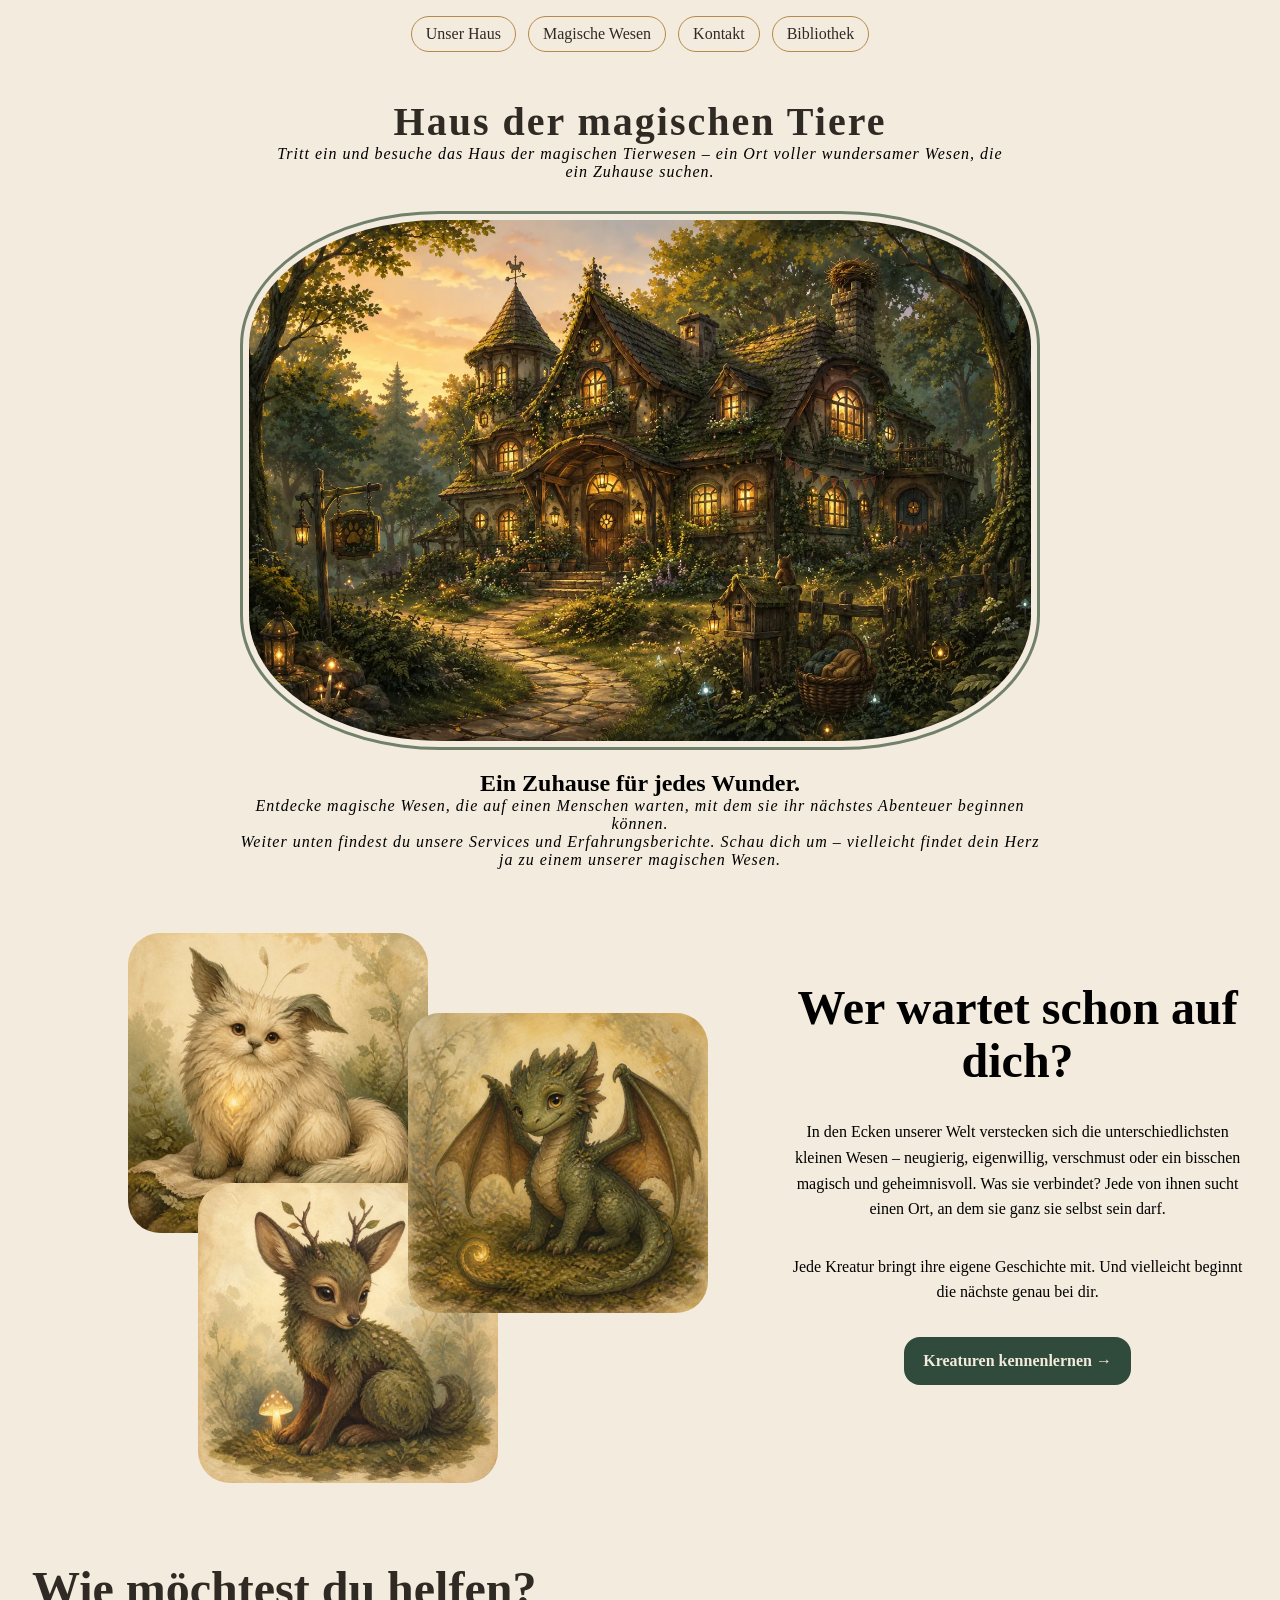
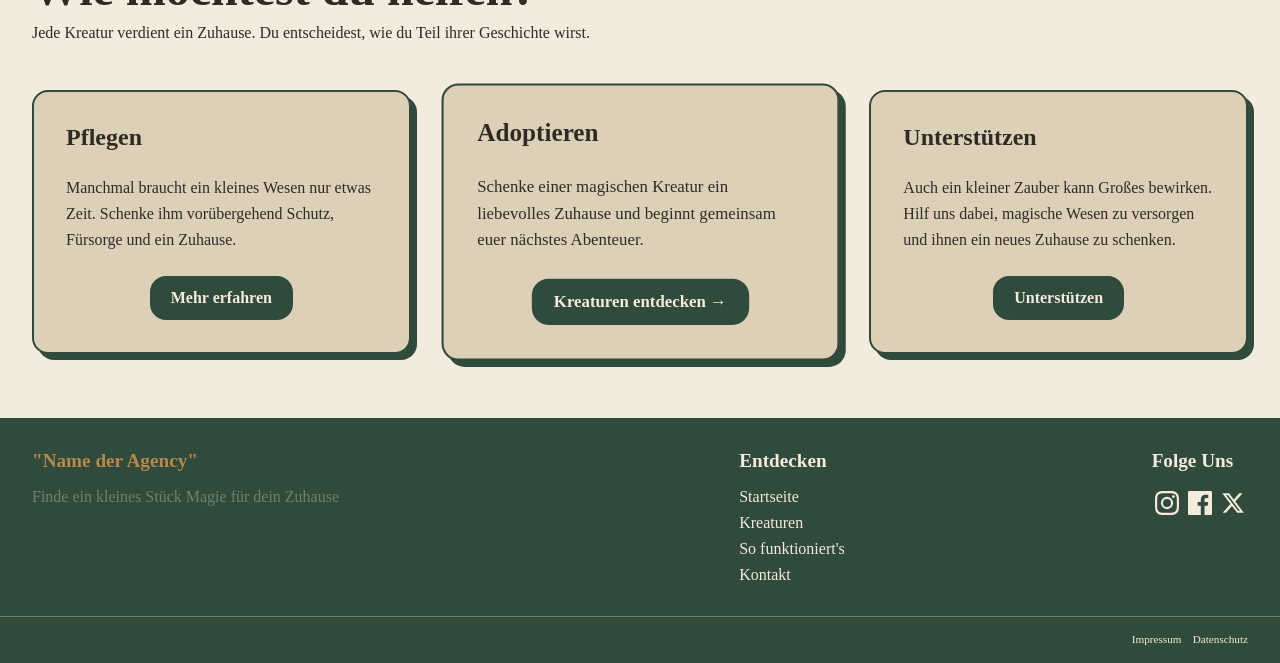
==== index.html @ dd217479 "WIP creature section vorläufig fertig" ====
<!-- index.html — this file is yours to type, all of it. There is no skeleton
     here on purpose: building the skeleton is FR001.

     The markers below name the requirements from README.md, so the brief, your
     GitHub issues, the agent and this file all use the same words. Delete a
     marker once you have built past it — they are landmarks, not a to-do list,
     and nothing checks whether they are still here.

     One page or several is up to you. If you add about.html or contact.html,
     copy the relevant markers across or just delete them here. -->

<!-- FR001 — The page itself.
     The document: its type, the head (a title, the character encoding, the
     viewport, your stylesheet, any font link) and the body everything else
     lives inside. This is the one that decides whether the browser is reading
     your page in standards mode or guessing. -->
<!doctype html>
<html lang="de">
  <head>
    <meta charset="UTF-8" />
    <meta name="viewport" content="width=device-width, initial-scale=1.0" />
    <link rel="stylesheet" href="css/style.css" />
    <link rel="icon" href="assets/favicon.png?v=1" type="image/png" />
    <title>Adopt a Dragon</title>
  </head>
  <body>
    <nav class="oben-nav">
      <ul>
        <li><a href="index.html">Unser Haus</a></li>
        <li><a href="creatures.html">Magische Wesen</a></li>
        <li><a href="contact.html">Kontakt</a></li>
        <li><a href="manuals.html">Bibliothek</a></li>
      </ul>
    </nav>

    <header>
      <h1>Haus der magischen Tiere</h1>
      <p>
        Tritt ein und besuche das Haus der magischen Tierwesen – ein Ort voller
        wundersamer Wesen, die ein Zuhause suchen.
      </p>
    </header>

    <main>
      <section class="hero">
        <img
          class="img-hero"
          src="assets/exterior.webp"
          alt="Märchenhaftes Haus der magischen Tiere in einem verwunschenen Wald"
          width="1440"
          height="960"
        />
        <h2>Ein Zuhause für jedes Wunder.</h2>
        <p>
          Entdecke magische Wesen, die auf einen Menschen warten, mit dem sie
          ihr nächstes Abenteuer beginnen können.
        </p>
        <p>
          Weiter unten findest du unsere Services und Erfahrungsberichte. Schau
          dich um – vielleicht findet dein Herz ja zu einem unserer magischen
          Wesen.
        </p>
      </section>

      <!--Kreaturen-->
      <section class="creatures__section">
        <div class="creatures__container">
          <div class="creatures__gallery">
            <div class="creatures__images">
              <img
                src="assets/dragon.webp"
                class="creatures__image--dragon"
                alt="Kleiner Drachen"
              />
              <img
                src="assets/glowcat.webp"
                class="creatures__image--glowcat"
                alt="Kleine magische Glitzerkatze"
              />
              <img
                src="assets/mossdeer.webp"
                class="creatures__image--deer"
                alt="Kleines magische Rehkitz"
              />
            </div>
          </div>
          <div class="creatures__content">
            <h2>Wer wartet schon auf dich?</h2>
            <p>
              In den Ecken unserer Welt verstecken sich die unterschiedlichsten
              kleinen Wesen – neugierig, eigenwillig, verschmust oder ein
              bisschen magisch und geheimnisvoll. Was sie verbindet? Jede von
              ihnen sucht einen Ort, an dem sie ganz sie selbst sein darf.
            </p>
            <p>
              Jede Kreatur bringt ihre eigene Geschichte mit. Und vielleicht
              beginnt die nächste genau bei dir.
            </p>
            <a href="kreaturen.html" class="creatures__link">
              Kreaturen kennenlernen <span>→</span>
            </a>
          </div>
        </div>
      </section>

      <section class="support">
        <div class="support__container">
          <div class="support__header">
            <h2>Wie möchtest du helfen?</h2>
            <p>
              Jede Kreatur verdient ein Zuhause. Du entscheidest, wie du Teil
              ihrer Geschichte wirst.
            </p>
          </div>
          <div class="support__cards">
            <article class="support__card">
              <h3>Pflegen</h3>
              <p>
                Manchmal braucht ein kleines Wesen nur etwas Zeit. Schenke ihm
                vorübergehend Schutz, Fürsorge und ein Zuhause.
              </p>
              <a href="#">Mehr erfahren</a>
            </article>
            <article class="support__card support__card--featured">
              <h3>Adoptieren</h3>
              <p>
                Schenke einer magischen Kreatur ein liebevolles Zuhause und
                beginnt gemeinsam euer nächstes Abenteuer.
              </p>
              <a href="#">Kreaturen entdecken <span>→</span></a>
            </article>
            <article class="support__card">
              <h3>Unterstützen</h3>
              <p>
                Auch ein kleiner Zauber kann Großes bewirken. Hilf uns dabei,
                magische Wesen zu versorgen und ihnen ein neues Zuhause zu
                schenken.
              </p>
              <a href="#">Unterstützen</a>
            </article>
          </div>
        </div>
      </section>
    </main>

    <!-- FR004 — Footer.
     The bottom of the page. Belongs to the page as a whole rather than to any
     one section above it. -->
    <footer>
      <div class="footer__content">
        <div class="footer__logo">
          <h4>"Name der Agency"</h4>
          <p>Finde ein kleines Stück Magie für dein Zuhause</p>
        </div>
        <div class="footer__navigation">
          <h5>Entdecken</h5>
          <nav>
            <ul class="footer__links">
              <li><a href="#">Startseite</a></li>
              <li><a href="#">Kreaturen</a></li>
              <li><a href="#">So funktioniert's</a></li>
              <li><a href="#">Kontakt</a></li>
            </ul>
          </nav>
        </div>
        <div class="footer__social">
          <h5>Folge Uns</h5>
          <div class="footer__social-logos">
            <a href="#" aria-label="Instagram">
              <svg>
                <path
                  d="M12 2.163c3.204 0 3.584.012 4.85.07 3.252.148 4.771 1.691 4.919 4.919.058 1.265.069 1.645.069 4.849 0 3.205-.012 3.584-.069 4.849-.149 3.225-1.664 4.771-4.919 4.919-1.266.058-1.644.07-4.85.07-3.204 0-3.584-.012-4.849-.07-3.26-.149-4.771-1.699-4.919-4.92-.058-1.265-.07-1.644-.07-4.849 0-3.204.013-3.583.07-4.849.149-3.227 1.664-4.771 4.919-4.919 1.266-.057 1.645-.069 4.849-.069zM12 0C8.741 0 8.333.014 7.053.072 2.695.272.273 2.69.073 7.052.014 8.333 0 8.741 0 12c0 3.259.014 3.668.072 4.948.2 4.358 2.618 6.78 6.98 6.98C8.333 23.986 8.741 24 12 24c3.259 0 3.668-.014 4.948-.072 4.354-.2 6.782-2.618 6.979-6.98.059-1.28.073-1.689.073-4.948 0-3.259-.014-3.667-.072-4.947-.196-4.354-2.617-6.78-6.979-6.98C15.668.014 15.259 0 12 0zm0 5.838a6.162 6.162 0 100 12.324 6.162 6.162 0 000-12.324zM12 16a4 4 0 110-8 4 4 0 010 8zm6.406-11.845a1.44 1.44 0 100 2.881 1.44 1.44 0 000-2.881z"
                  fill="currentColor"
                  fill-rule="nonzero"
                />
              </svg>
            </a>
            <a href="#" aria-label="Facebook">
              <svg>
                <path
                  d="M22.675 0H1.325C.593 0 0 .593 0 1.325v21.351C0 23.407.593 24 1.325 24H12.82v-9.294H9.692v-3.622h3.128V8.413c0-3.1 1.893-4.788 4.659-4.788 1.325 0 2.463.099 2.795.143v3.24l-1.918.001c-1.504 0-1.795.715-1.795 1.763v2.313h3.587l-.467 3.622h-3.12V24h6.116c.73 0 1.323-.593 1.323-1.325V1.325C24 .593 23.407 0 22.675 0z"
                  fill="currentColor"
                  fill-rule="nonzero"
                />
              </svg>
            </a>
            <a href="#" aria-label="X">
              <svg>
                <path
                  d="M18.244 2.25h3.308l-7.227 8.26 8.502 11.24H16.17l-5.214-6.817L4.99 21.75H1.68l7.73-8.835L1.254 2.25H8.08l4.713 6.231zm-1.161 17.52h1.833L7.084 4.126H5.117z"
                  fill="currentColor"
                ></path>
              </svg>
            </a>
          </div>
        </div>
      </div>
      <nav class="footer__legal-wrapper">
        <ul class="footer__legal">
          <li><a href="#">Impressum</a></li>
          <li><a href="#">Datenschutz</a></li>
        </ul>
      </nav>
    </footer>

    <!-- FR005 — Images and media.
     Your pictures live in assets/. Every one of them needs alt text that says
     what it shows — and a decorative image needs an empty alt rather than none
     at all. Give them a width and height so the page does not jump around
     while they load. -->
  </body>
</html>
---- css/style.css ----
/* css/style.css — yours to type, all of it. Nothing is set up here, not even a
   reset: whatever you want the browser to stop doing by default, you write.

   The markers name the requirements from README.md. Delete one once you have
   built past it.

   One stylesheet or several is up to you. More files means fewer merge
   conflicts and more <link> tags (or an @import at the top of this one); one
   growing file means everything is in one place and you will meet each other
   in it. Both are real answers — decide it together, early, and write it down
   in PLAN.md so nobody is surprised. */

* {
  margin: 0;
  padding: 0;
  box-sizing: border-box;
}

:root {
  --color-background: #f3ebdd;
  --color-surface: #ddd0b8;
  --color-primary: #304a3b;
  --color-secondary: #71806b;
  --color-accent: #b58a4a;
  --color-text: #302a24;
}

/* FR006 — The layout.
   Where the boxes go: the arrangement of the header, the sections and the
   footer, and the arrangement of things inside them. Flexbox for a row or a
   column of things, grid when you mean rows *and* columns. Before you reach
   for position, check whether the layout you want is one of those two. */

/* FR007 — The look of it.
   Colour, typography, spacing, borders, shadows, and what happens on hover and
   on keyboard focus. Focus especially: it is how someone who is not using a
   mouse can see where they are, and the default one disappears the moment you
   start restyling. */

/* FR010 — Responsive, if you get there.
   A stretch goal, not a requirement. Desktop first, so your media queries ask
   what should change on a narrower screen. Do not start here. */
body {
  background-color: var(--color-background);
}
.oben-nav {
  padding: 16px;
  position: sticky;
  top: 0;
  z-index: 1000;
  background-color: var(--color-background);
}
.oben-nav ul {
  display: flex;
  justify-content: center;
  gap: 12px;
  list-style: none;
  margin: 0;
  padding: 0;
}
.oben-nav a {
  color: var(--color-text);
  display: inline-block;
  text-decoration: none;
  border: 1px solid var(--color-accent);
  border-radius: 999px;
  padding: 8px 14px;
  transition: 0.7s ease;
}

.oben-nav a:hover {
  background-color: var(--color-background);
  color: var(--color-text);
  transform: translateY(-4px);
}
.oben-nav a:focus {
  outline: 2px solid var(--color-primary);
}

header {
  text-align: center;
  padding: 30px;
  max-width: 800px;
  margin: 0 auto;
}

header h1 {
  color: var(--color-text);
  font-size: 2.5rem;
  letter-spacing: 2px;
}

header p {
  margin-top: 0;
  font-style: italic;
  letter-spacing: 1px;
}
/* ---------- Hero Section ---------- */
.hero {
  max-width: 800px;
  margin: 0 auto;
  text-align: center;
}
.hero p {
  margin-top: 0;
  font-style: italic;
  letter-spacing: 1px;
}

.img-hero {
  border-radius: 25%;
  border: 3px solid var(--color-secondary);
  padding: 6px;
  max-width: 100%;
  height: auto;
  box-sizing: border-box;
  margin-bottom: 1rem;
}

.img {
  display: block;
}

/* ---------- Creature Section ---------- */
.creatures__section {
  padding: 2rem;
}

.creatures__container {
  max-width: 1600px;
  margin: 2rem auto;
  display: grid;
  grid-template-columns: 3fr 2fr;
  gap: 4rem;
}

.creatures__gallery {
  position: relative;
  min-height: 500px;
  display: flex;
  justify-content: center;
}

.creatures__images {
  position: relative;
  width: 500px;
  height: 500px;
}

.creatures__gallery img {
  position: absolute;
  width: 300px;
  height: 300px;
  object-fit: cover;
  border-radius: 2rem;
}

.creatures__image--dragon {
  top: 80px;
  left: 280px;
  z-index: 3;
}

.creatures__image--glowcat {
  top: 0px;
  left: 0px;
}

.creatures__image--deer {
  top: 250px;
  left: 70px;
}

.creatures__content {
  display: flex;
  flex-direction: column;
  gap: 2rem;
  align-items: center;
  justify-content: center;
  line-height: 1.6;
}

.creatures__content h2 {
  font-size: clamp(2rem, 4vw, 3rem);
  line-height: 1.1;
  text-align: center;
}

.creatures__content p {
  max-width: 550px;
  text-align: center;
}

.creatures__content a {
  display: inline-block;
  padding: 0.7rem 1.2rem;
  background-color: var(--color-primary);
  color: var(--color-background);
  border-radius: 1rem;
  text-align: center;
  text-decoration: none;
  font-weight: 600;

  transition:
    transform 0.2s ease,
    background-color 0.2s ease;
}

.creatures__content a:hover {
  background-color: var(--color-secondary);
  transform: translateY(-3px);
}

.creatures__content a span {
  display: inline-block;
  transition: transform 0.2s ease;
}

.creatures__content a:hover span {
  transform: translateX(4px);
}

/* ---------- Support Section ---------- */

.support {
  background-color: var(--color-background);
  color: var(--color-text);
  padding: 2rem;
}

.support__container {
  max-width: 1600px;
  margin: 2rem auto;
  display: flex;
  flex-direction: column;
  gap: 3rem;
}

.support__header {
  display: flex;
  flex-direction: column;
  gap: 0.5rem;
}

.support__header h2 {
  font-size: clamp(2rem, 4vw, 3rem);
}

.support__cards {
  display: grid;
  grid-template-columns: repeat(3, 1fr);
  gap: 2.5rem;
}

.support__card {
  background-color: var(--color-surface);
  position: relative;
  display: flex;
  flex-direction: column;
  gap: 1.5rem;
  padding: 2rem;
  border: 2px solid var(--color-primary);
  border-radius: 1rem;

  transition:
    transform 0.3s ease,
    background-color 0.3s ease,
    box-shadow 0.3s ease;
  box-shadow: 6px 6px 0 var(--color-primary);
}

.support__card:hover {
  background-color: var(--color-secondary);
  border: var(--color-secondary);
  color: var(--color-background);
  transform: scale(1.05);
  box-shadow: 0 12px 24px rgba(0, 0, 0, 0.15);
}

.support__card--featured {
  transform: scale(1.05);
}

.support__card--featured:hover {
  transform: scale(1.1);
}

.support__card a {
  display: inline-block;
  align-self: center;

  padding: 0.7rem 1.2rem;
  margin: auto;

  background-color: var(--color-primary);
  color: var(--color-background);

  border: 2px solid var(--color-primary);
  border-radius: 1rem;

  transition:
    background-color 0.3s ease,
    color 0.3s ease;

  text-decoration: none;
  font-weight: 600;
}

.support__card:hover a {
  background-color: var(--color-background);
  border-color: var(--color-background);
  color: var(--color-primary);
}

.support__card h3 {
  font-size: 1.5rem;
  font-weight: 700;
}

.support__card p {
  font-size: 1rem;
  line-height: 1.6;
}

.support__card a span {
  display: inline-block;
  transition: transform 0.2s ease;
}

.support__card a:hover span {
  transform: translateX(4px);
}
/* ---------- Footer ---------- */

footer {
  background-color: var(--color-primary);
  padding: 2rem 2rem 1rem 2rem;
  color: var(--color-background);
}

.footer__content {
  max-width: 1600px;
  display: grid;
  grid-template-columns: 2fr 1fr 1fr;
  align-items: start;
  margin: 0 auto 2rem auto;
}

.footer__logo {
  display: flex;
  flex-direction: column;
  gap: 1rem;
}

.footer__navigation {
  display: flex;
  flex-direction: column;
  justify-self: center;
  gap: 1rem;
}

.footer__links {
  display: flex;
  flex-direction: column;
  gap: 0.5rem;
}

footer ul {
  list-style: none;
}

.footer__links a {
  text-decoration: none;
  color: var(--color-background);
}

.footer__links a:hover {
  color: var(--color-accent);
}

.footer__social {
  display: flex;
  flex-direction: column;
  justify-self: end;
  gap: 1rem;
}

.footer__social-logos {
  display: flex;
  gap: 0.2rem;
}

.footer__social a {
  width: 30px;
  height: 30px;
  color: var(--color-background);

  display: flex;
  justify-content: center;
  align-items: center;
}

.footer__social svg {
  width: 24px;
  height: 24px;
}

.footer__legal {
  max-width: 1600px;
  width: calc(100% - 4rem);
  margin: 0 auto;
  display: flex;
  justify-content: end;
  gap: 0.7rem;
  padding-top: 0.7rem;
}

.footer__legal a {
  text-decoration: none;
  color: var(--color-background);
  font-size: 0.7rem;
}

.footer__legal-wrapper {
  border-top: 1px solid var(--color-secondary);
  margin-left: -2rem;
  margin-right: -2rem;
}

footer h4,
h5 {
  font-size: 1.2rem;
}

footer h4 {
  color: var(--color-accent);
}

footer p {
  color: var(--color-secondary);
}
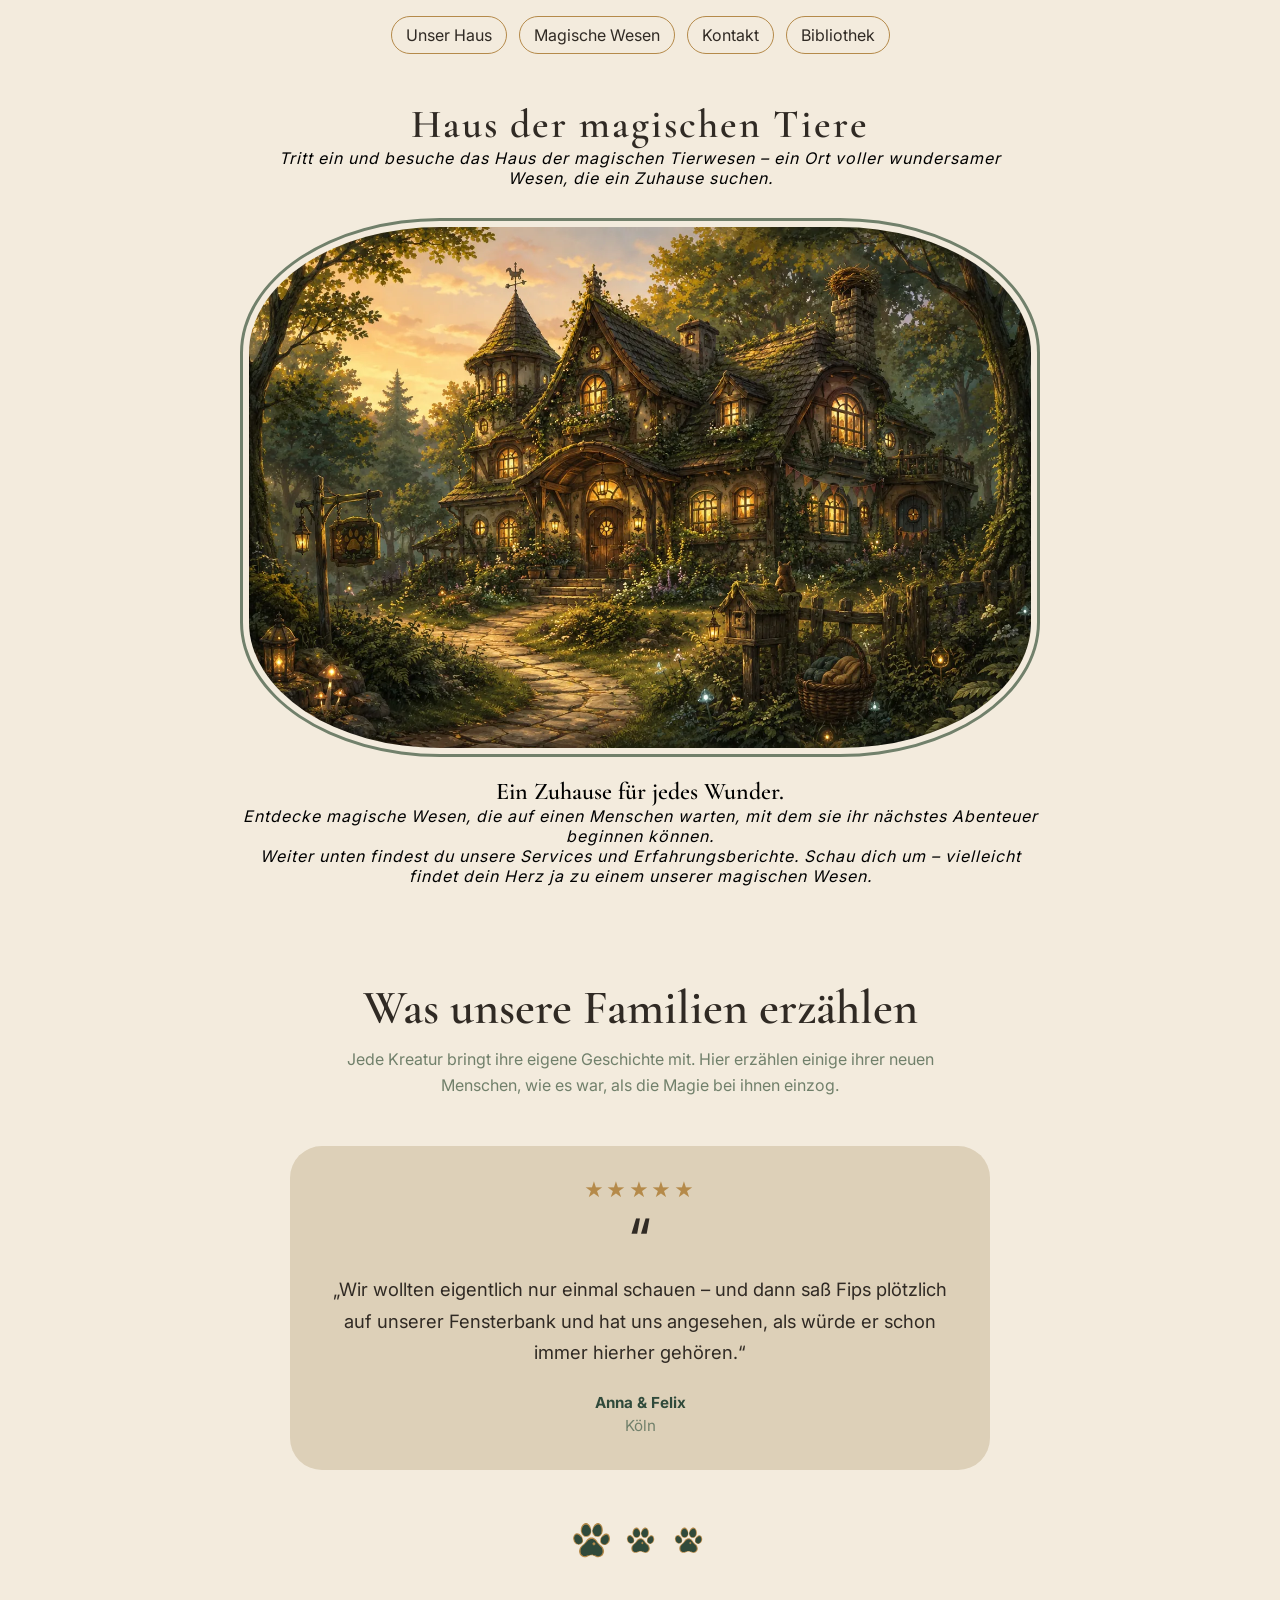
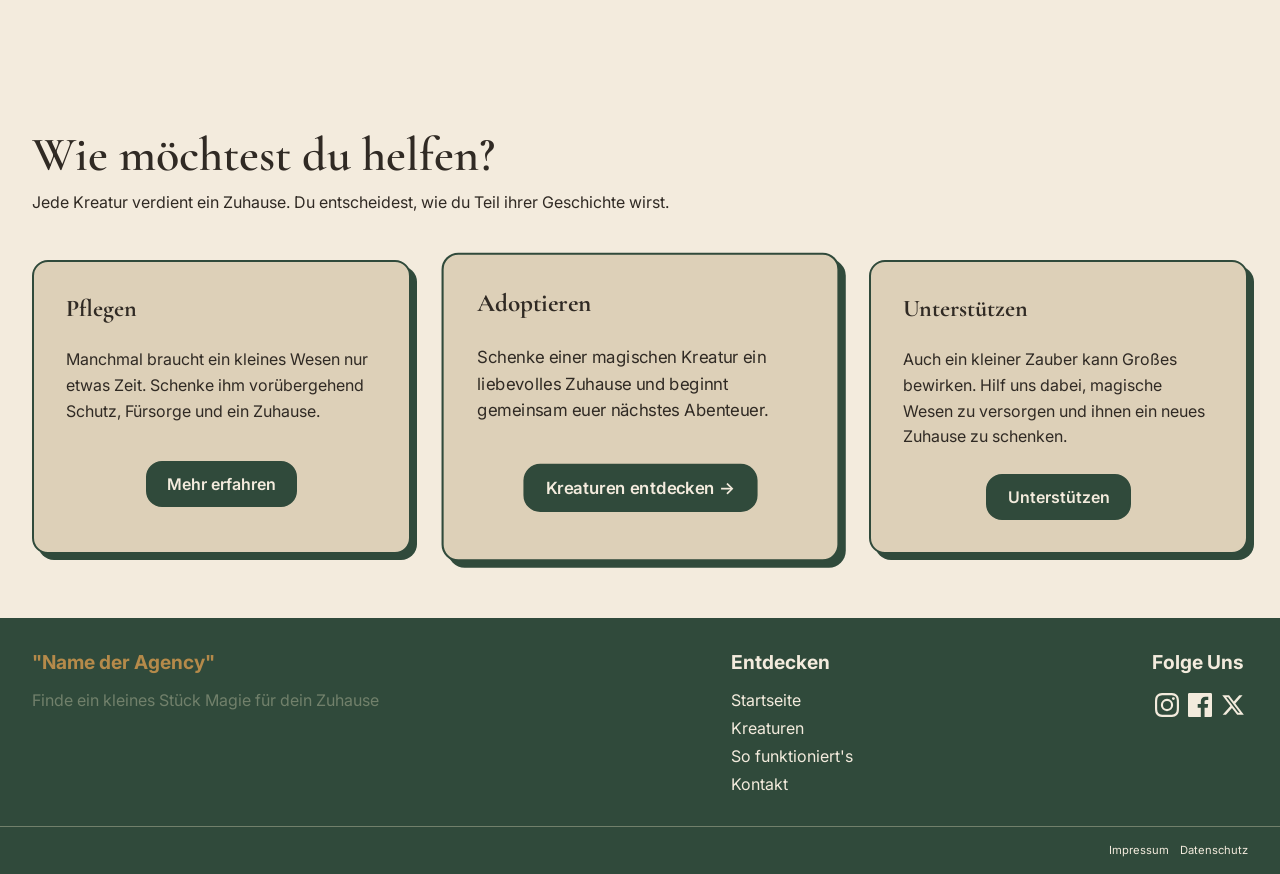
==== commit 8491399f: "Änderung Style Testimonials + Fonts" ====
--- a/index.html
+++ b/index.html
@@ -62,43 +62,74 @@
         </p>
       </section>
 
-      <!--Kreaturen-->
-      <section class="creatures__section">
-        <div class="creatures__container">
-          <div class="creatures__gallery">
-            <div class="creatures__images">
-              <img
-                src="assets/dragon.webp"
-                class="creatures__image--dragon"
-                alt="Kleiner Drachen"
-              />
-              <img
-                src="assets/glowcat.webp"
-                class="creatures__image--glowcat"
-                alt="Kleine magische Glitzerkatze"
-              />
-              <img
-                src="assets/mossdeer.webp"
-                class="creatures__image--deer"
-                alt="Kleines magische Rehkitz"
-              />
-            </div>
-          </div>
-          <div class="creatures__content">
-            <h2>Wer wartet schon auf dich?</h2>
+      <section class="testimonials">
+        <div class="testimonials__container">
+          <div class="testimonials__header">
+            <h2>Was unsere Familien erzählen</h2>
             <p>
-              In den Ecken unserer Welt verstecken sich die unterschiedlichsten
-              kleinen Wesen – neugierig, eigenwillig, verschmust oder ein
-              bisschen magisch und geheimnisvoll. Was sie verbindet? Jede von
-              ihnen sucht einen Ort, an dem sie ganz sie selbst sein darf.
+              Jede Kreatur bringt ihre eigene Geschichte mit. Hier erzählen
+              einige ihrer neuen Menschen, wie es war, als die Magie bei ihnen
+              einzog.
             </p>
-            <p>
-              Jede Kreatur bringt ihre eigene Geschichte mit. Und vielleicht
-              beginnt die nächste genau bei dir.
-            </p>
-            <a href="kreaturen.html" class="creatures__link">
-              Kreaturen kennenlernen <span>→</span>
-            </a>
+          </div>
+
+          <!--- Radio Buttons -->
+          <input type="radio" name="testimonial" id="testimonial-1" checked />
+          <input type="radio" name="testimonial" id="testimonial-2" />
+          <input type="radio" name="testimonial" id="testimonial-3" />
+
+          <!--- Testimonials -->
+          <div class="testimonials__cards">
+            <article class="testimonials__card testimonial-1">
+              <div class="testimonials__rating">★★★★★</div>
+              <blockquote>
+                „Wir wollten eigentlich nur einmal schauen – und dann saß Fips
+                plötzlich auf unserer Fensterbank und hat uns angesehen, als
+                würde er schon immer hierher gehören.“
+              </blockquote>
+              <p class="testimonials__author">
+                <strong>Anna & Felix</strong><br />
+                Köln
+              </p>
+            </article>
+
+            <article class="testimonials__card testimonial-2">
+              <div class="testimonials__rating">★★★★★</div>
+              <blockquote>
+                „Morgens liegt Luna am liebsten in der Sonne, abends
+                verschwindet sie irgendwo zwischen den Bücherregalen. Wir haben
+                aufgehört zu fragen, wo sie die ganze Zeit gewesen ist.“
+              </blockquote>
+              <p class="testimonials__author">
+                <strong>Familie Müller</strong><br />
+                Bonn
+              </p>
+            </article>
+
+            <article class="testimonials__card testimonial-3">
+              <div class="testimonials__rating">★★★★★</div>
+              <blockquote>
+                „Das Schönste war nicht, unsere kleine Kreatur zu finden. Es war
+                das Gefühl, dass sie uns gefunden hat.“
+              </blockquote>
+              <p class="testimonials__author">
+                <strong>Sophie</strong><br />
+                Düsseldorf
+              </p>
+            </article>
+          </div>
+
+          <!--- Navigation -->
+          <div class="testimonials__controls">
+            <label for="testimonial-1"
+              ><img src="assets/paw.svg" alt=""
+            /></label>
+            <label for="testimonial-2"
+              ><img src="assets/paw.svg" alt=""
+            /></label>
+            <label for="testimonial-3"
+              ><img src="assets/paw.svg" alt=""
+            /></label>
           </div>
         </div>
       </section>
--- a/css/style.css
+++ b/css/style.css
@@ -25,6 +25,20 @@
   --color-text: #302a24;
 }
 
+@font-face {
+  font-family: "Cormorant Garamond";
+  src: url("../assets/fonts/Cormorant_Garamond/CormorantGaramond-VariableFont_wght.ttf")
+    format("woff2");
+  font-weight: 100 700;
+}
+
+@font-face {
+  font-family: "Inter";
+  src: url("../assets/fonts/Inter/Inter-VariableFont_opsz\,wght.ttf")
+    format("woff2");
+  font-weight: 100 700;
+}
+
 /* FR006 — The layout.
    Where the boxes go: the arrangement of the header, the sections and the
    footer, and the arrangement of things inside them. Flexbox for a row or a
@@ -42,7 +56,17 @@
    what should change on a narrower screen. Do not start here. */
 body {
   background-color: var(--color-background);
-}
+  font-family: "Inter", sans-serif;
+  font-weight: 400;
+}
+
+h1,
+h2,
+h3 {
+  font-family: "Cormorant Garamond", serif;
+  font-weight: 600;
+}
+
 .oben-nav {
   padding: 16px;
   position: sticky;
@@ -121,103 +145,138 @@
   display: block;
 }
 
-/* ---------- Creature Section ---------- */
-.creatures__section {
-  padding: 2rem;
-}
-
-.creatures__container {
+/* ---------- Testimonials ---------- */
+
+.testimonials {
+  color: var(--color-text);
+  padding: 4rem 2rem;
+}
+
+.testimonials__container {
   max-width: 1600px;
   margin: 2rem auto;
-  display: grid;
-  grid-template-columns: 3fr 2fr;
-  gap: 4rem;
-}
-
-.creatures__gallery {
-  position: relative;
-  min-height: 500px;
-  display: flex;
-  justify-content: center;
-}
-
-.creatures__images {
-  position: relative;
-  width: 500px;
-  height: 500px;
-}
-
-.creatures__gallery img {
-  position: absolute;
-  width: 300px;
-  height: 300px;
-  object-fit: cover;
-  border-radius: 2rem;
-}
-
-.creatures__image--dragon {
-  top: 80px;
-  left: 280px;
-  z-index: 3;
-}
-
-.creatures__image--glowcat {
-  top: 0px;
-  left: 0px;
-}
-
-.creatures__image--deer {
-  top: 250px;
-  left: 70px;
-}
-
-.creatures__content {
-  display: flex;
-  flex-direction: column;
-  gap: 2rem;
+  display: flex;
+  flex-direction: column;
+  gap: 3rem;
+}
+
+.testimonials__header {
+  display: flex;
+  flex-direction: column;
   align-items: center;
-  justify-content: center;
-  line-height: 1.6;
-}
-
-.creatures__content h2 {
+  text-align: center;
+}
+
+.testimonials__header h2 {
   font-size: clamp(2rem, 4vw, 3rem);
   line-height: 1.1;
+}
+
+.testimonials__header p {
+  max-width: 650px;
+  margin: 0.75rem auto 0;
+  color: var(--color-secondary);
+  line-height: 1.6;
   text-align: center;
 }
 
-.creatures__content p {
-  max-width: 550px;
+.testimonials__cards {
+  display: flex;
+  justify-content: center;
+  margin: 0 auto;
+}
+
+.testimonials__card {
+  display: none;
+  flex-direction: column;
+  gap: 1.5rem;
+  align-items: center;
   text-align: center;
-}
-
-.creatures__content a {
-  display: inline-block;
-  padding: 0.7rem 1.2rem;
-  background-color: var(--color-primary);
-  color: var(--color-background);
-  border-radius: 1rem;
-  text-align: center;
-  text-decoration: none;
-  font-weight: 600;
-
-  transition:
-    transform 0.2s ease,
-    background-color 0.2s ease;
-}
-
-.creatures__content a:hover {
-  background-color: var(--color-secondary);
-  transform: translateY(-3px);
-}
-
-.creatures__content a span {
-  display: inline-block;
-  transition: transform 0.2s ease;
-}
-
-.creatures__content a:hover span {
-  transform: translateX(4px);
+
+  max-width: 700px;
+  padding: 2rem;
+
+  background-color: var(--color-surface);
+  border-radius: 2rem;
+}
+
+.testimonials__rating {
+  color: var(--color-accent);
+  font-size: 1.2rem;
+  letter-spacing: 0.15rem;
+}
+
+.testimonials__card blockquote {
+  font-size: 1.15rem;
+  line-height: 1.7;
+}
+
+.testimonials__card blockquote::before {
+  content: "“";
+  display: block;
+  olor: var(--color-accent);
+  font-size: 4rem;
+  line-height: 0.5;
+  margin-bottom: 1rem;
+}
+
+.testimonials__author {
+  color: var(--color-secondary);
+  line-height: 1.5;
+  font-size: 0.95rem;
+}
+
+.testimonials__author strong {
+  color: var(--color-primary);
+}
+
+.testimonials__container > input[type="radio"] {
+  display: none;
+}
+
+#testimonial-1:checked ~ .testimonials__cards .testimonial-1 {
+  display: flex;
+}
+
+#testimonial-2:checked ~ .testimonials__cards .testimonial-2 {
+  display: flex;
+}
+
+#testimonial-3:checked ~ .testimonials__cards .testimonial-3 {
+  display: flex;
+}
+
+#testimonial-1:checked ~ .testimonials__controls label[for="testimonial-1"],
+#testimonial-2:checked ~ .testimonials__controls label[for="testimonial-2"],
+#testimonial-3:checked ~ .testimonials__controls label[for="testimonial-3"] {
+  color: var(--color-accent);
+}
+
+.testimonials__controls {
+  align-self: center;
+}
+
+/* .testimonials__controls label {
+  color: var(--color-secondary);
+  cursor: pointer;
+  margin: 0 0.25rem;
+  transition: color 0.2s ease;
+} */
+
+.testimonials__controls label img {
+  width: 35px;
+  height: 35px;
+  transition: transform 0.5s ease;
+  margin: 0.3rem;
+}
+
+#testimonial-1:checked ~ .testimonials__controls label[for="testimonial-1"] img,
+#testimonial-2:checked ~ .testimonials__controls label[for="testimonial-2"] img,
+#testimonial-3:checked
+  ~ .testimonials__controls
+  label[for="testimonial-3"]
+  img {
+  transform: scale(1.35);
 }
 
 /* ---------- Support Section ---------- */
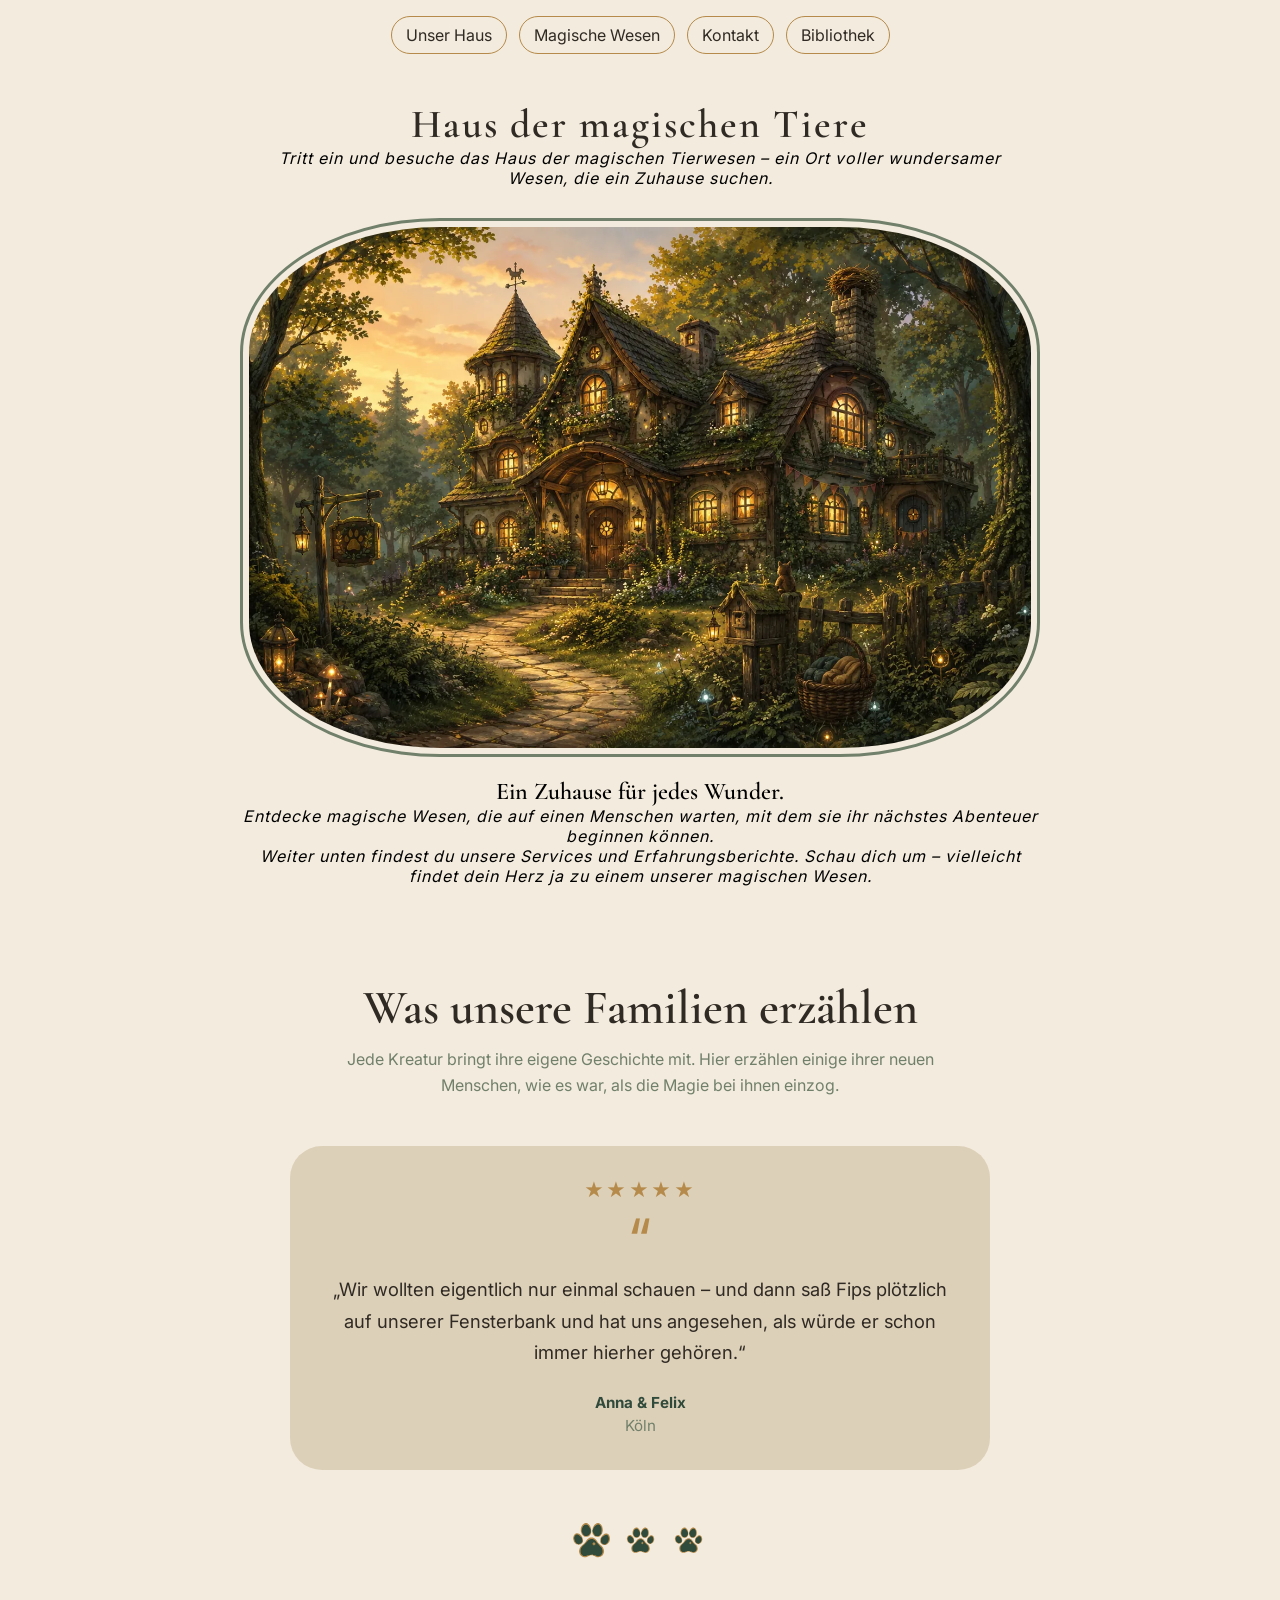
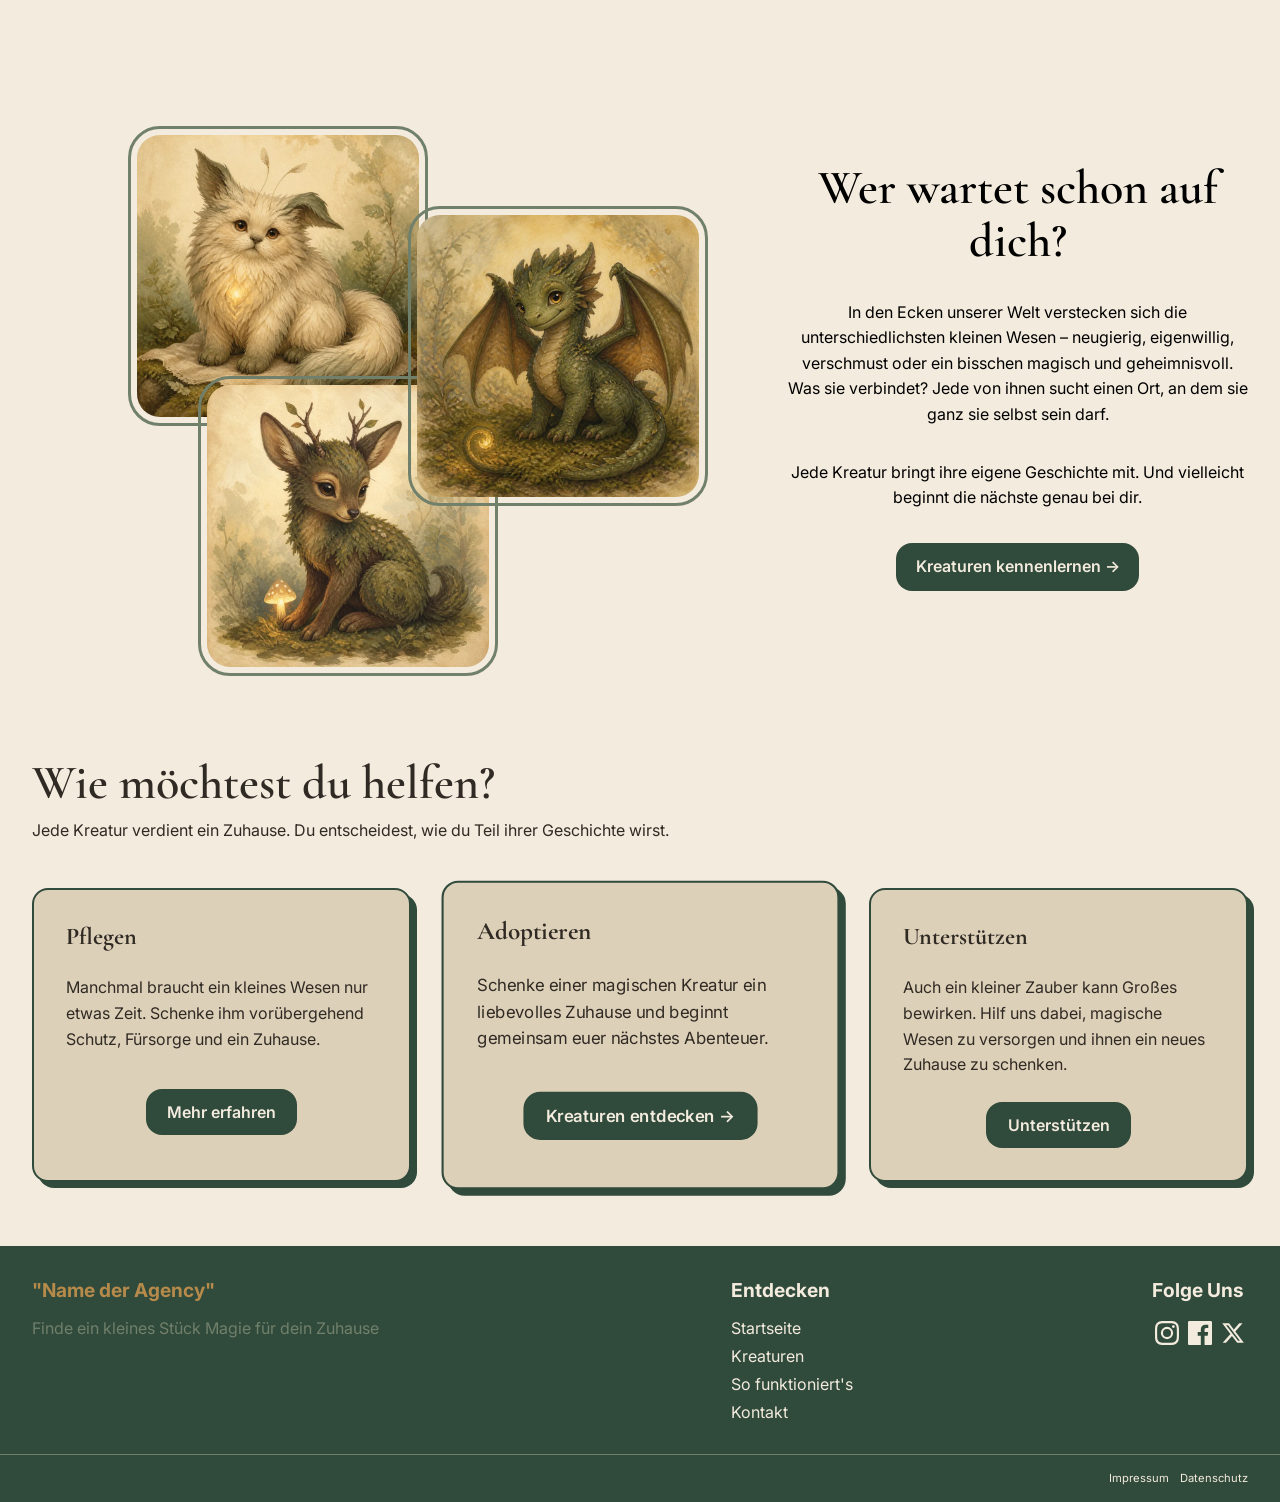
==== commit 725ecc56: "Merge in KreaturenSektion Merge branch 'main' into kreaturensection" ====
--- a/index.html
+++ b/index.html
@@ -134,6 +134,47 @@
         </div>
       </section>
 
+      <!--Kreaturen-->
+      <section class="creatures__section">
+        <div class="creatures__container">
+          <div class="creatures__gallery">
+            <div class="creatures__images">
+              <img
+                src="assets/dragon.webp"
+                class="creatures__image--dragon"
+                alt="Kleiner Drachen"
+              />
+              <img
+                src="assets/glowcat.webp"
+                class="creatures__image--glowcat"
+                alt="Kleine magische Glitzerkatze"
+              />
+              <img
+                src="assets/mossdeer.webp"
+                class="creatures__image--deer"
+                alt="Kleines magische Rehkitz"
+              />
+            </div>
+          </div>
+          <div class="creatures__content">
+            <h2>Wer wartet schon auf dich?</h2>
+            <p>
+              In den Ecken unserer Welt verstecken sich die unterschiedlichsten
+              kleinen Wesen – neugierig, eigenwillig, verschmust oder ein
+              bisschen magisch und geheimnisvoll. Was sie verbindet? Jede von
+              ihnen sucht einen Ort, an dem sie ganz sie selbst sein darf.
+            </p>
+            <p>
+              Jede Kreatur bringt ihre eigene Geschichte mit. Und vielleicht
+              beginnt die nächste genau bei dir.
+            </p>
+            <a href="kreaturen.html" class="creatures__link">
+              Kreaturen kennenlernen <span>→</span>
+            </a>
+          </div>
+        </div>
+      </section>
+
       <section class="support">
         <div class="support__container">
           <div class="support__header">
--- a/css/style.css
+++ b/css/style.css
@@ -214,7 +214,7 @@
 .testimonials__card blockquote::before {
   content: "“";
   display: block;
-  olor: var(--color-accent);
+  color: var(--color-accent);
   font-size: 4rem;
   line-height: 0.5;
   margin-bottom: 1rem;
@@ -279,6 +279,107 @@
   transform: scale(1.35);
 }
 
+/* ---------- Creature Section ---------- */
+.creatures__section {
+  padding: 2rem;
+}
+
+.creatures__container {
+  max-width: 1600px;
+  margin: 2rem auto;
+  display: grid;
+  grid-template-columns: 3fr 2fr;
+  gap: 4rem;
+}
+
+.creatures__gallery {
+  position: relative;
+  min-height: 500px;
+  display: flex;
+  justify-content: center;
+}
+
+.creatures__images {
+  position: relative;
+  width: 500px;
+  height: 500px;
+}
+
+.creatures__gallery img {
+  position: absolute;
+  width: 300px;
+  height: 300px;
+  object-fit: cover;
+  border-radius: 2rem;
+  border: 3px solid var(--color-secondary);
+  padding: 6px;
+}
+
+.creatures__image--dragon {
+  top: 80px;
+  left: 280px;
+  z-index: 3;
+}
+
+.creatures__image--glowcat {
+  top: 0px;
+  left: 0px;
+}
+
+.creatures__image--deer {
+  top: 250px;
+  left: 70px;
+}
+
+.creatures__content {
+  display: flex;
+  flex-direction: column;
+  gap: 2rem;
+  align-items: center;
+  justify-content: center;
+  line-height: 1.6;
+}
+
+.creatures__content h2 {
+  font-size: clamp(2rem, 4vw, 3rem);
+  line-height: 1.1;
+  text-align: center;
+}
+
+.creatures__content p {
+  max-width: 550px;
+  text-align: center;
+}
+
+.creatures__content a {
+  display: inline-block;
+  padding: 0.7rem 1.2rem;
+  background-color: var(--color-primary);
+  color: var(--color-background);
+  border-radius: 1rem;
+  text-align: center;
+  text-decoration: none;
+  font-weight: 600;
+
+  transition:
+    transform 0.2s ease,
+    background-color 0.2s ease;
+}
+
+.creatures__content a:hover {
+  background-color: var(--color-secondary);
+  transform: translateY(-3px);
+}
+
+.creatures__content a span {
+  display: inline-block;
+  transition: transform 0.2s ease;
+}
+
+.creatures__content a:hover span {
+  transform: translateX(4px);
+}
+
 /* ---------- Support Section ---------- */
 
 .support {
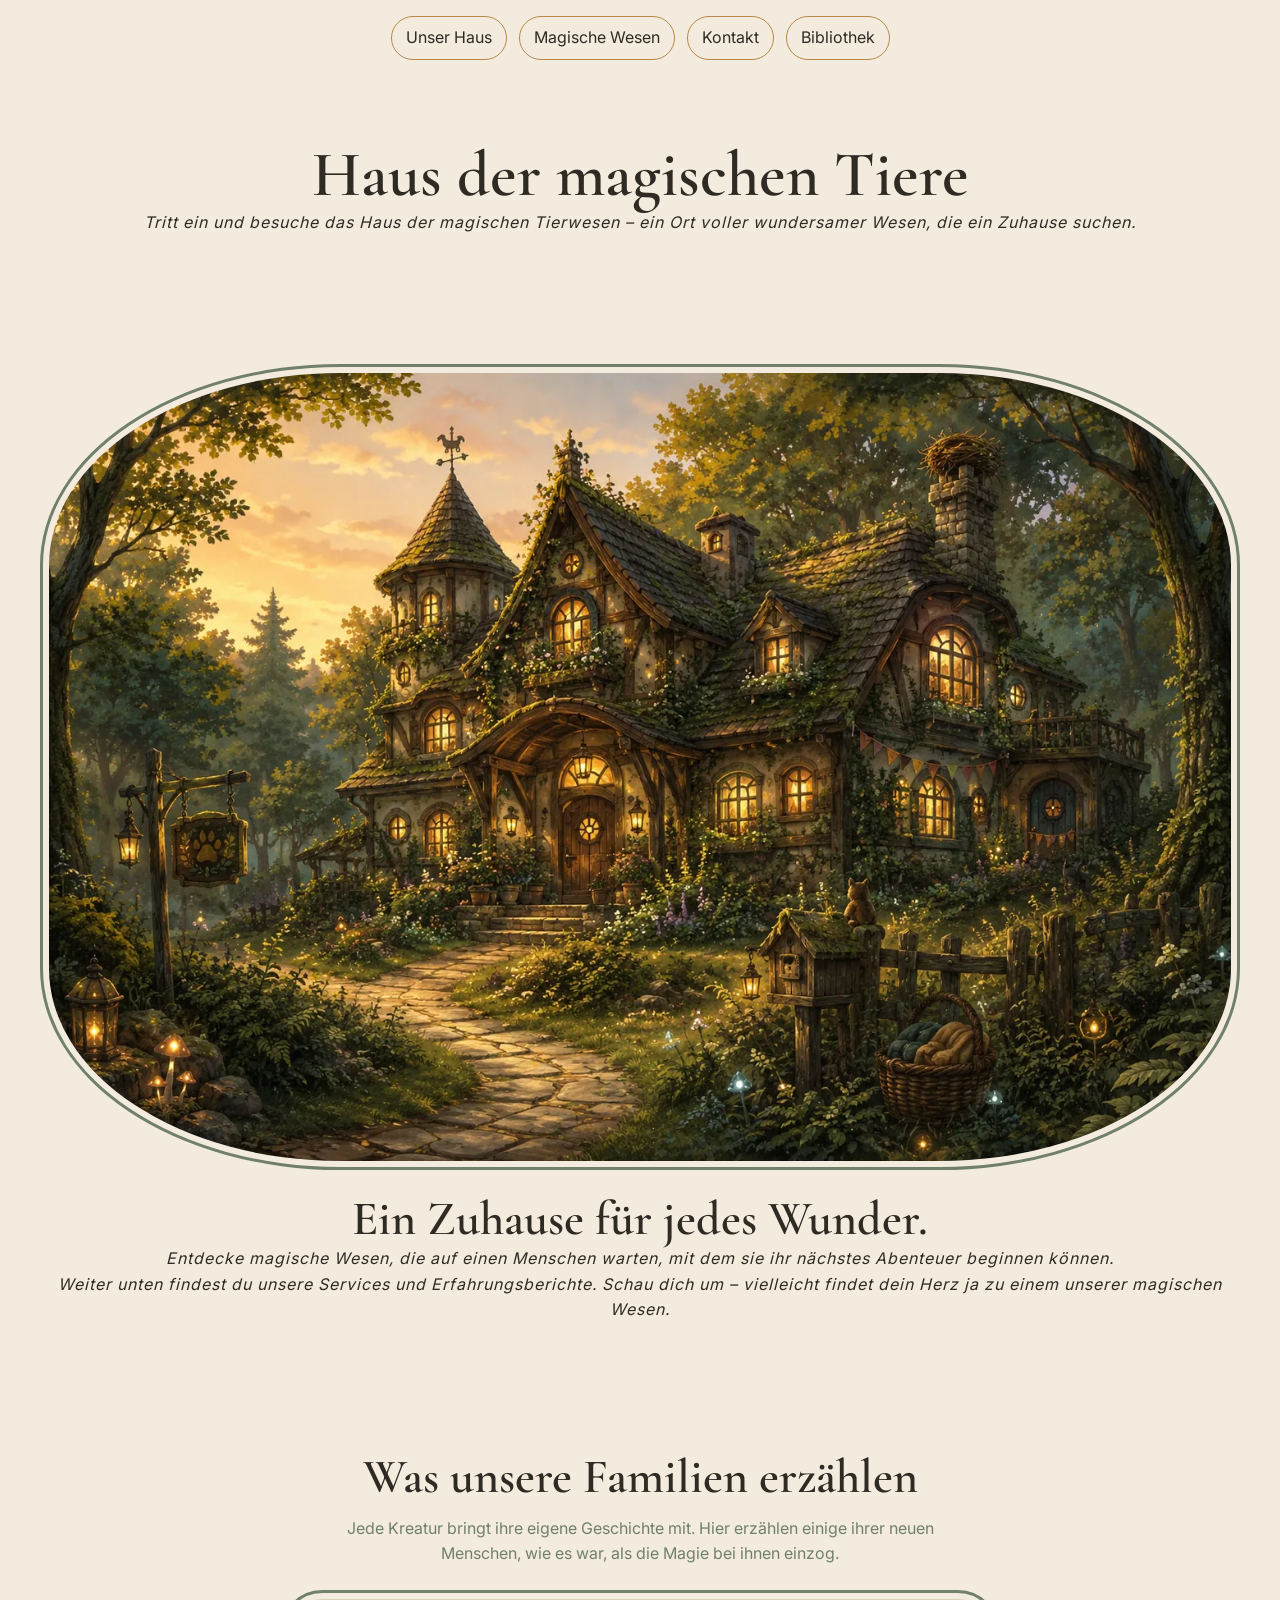
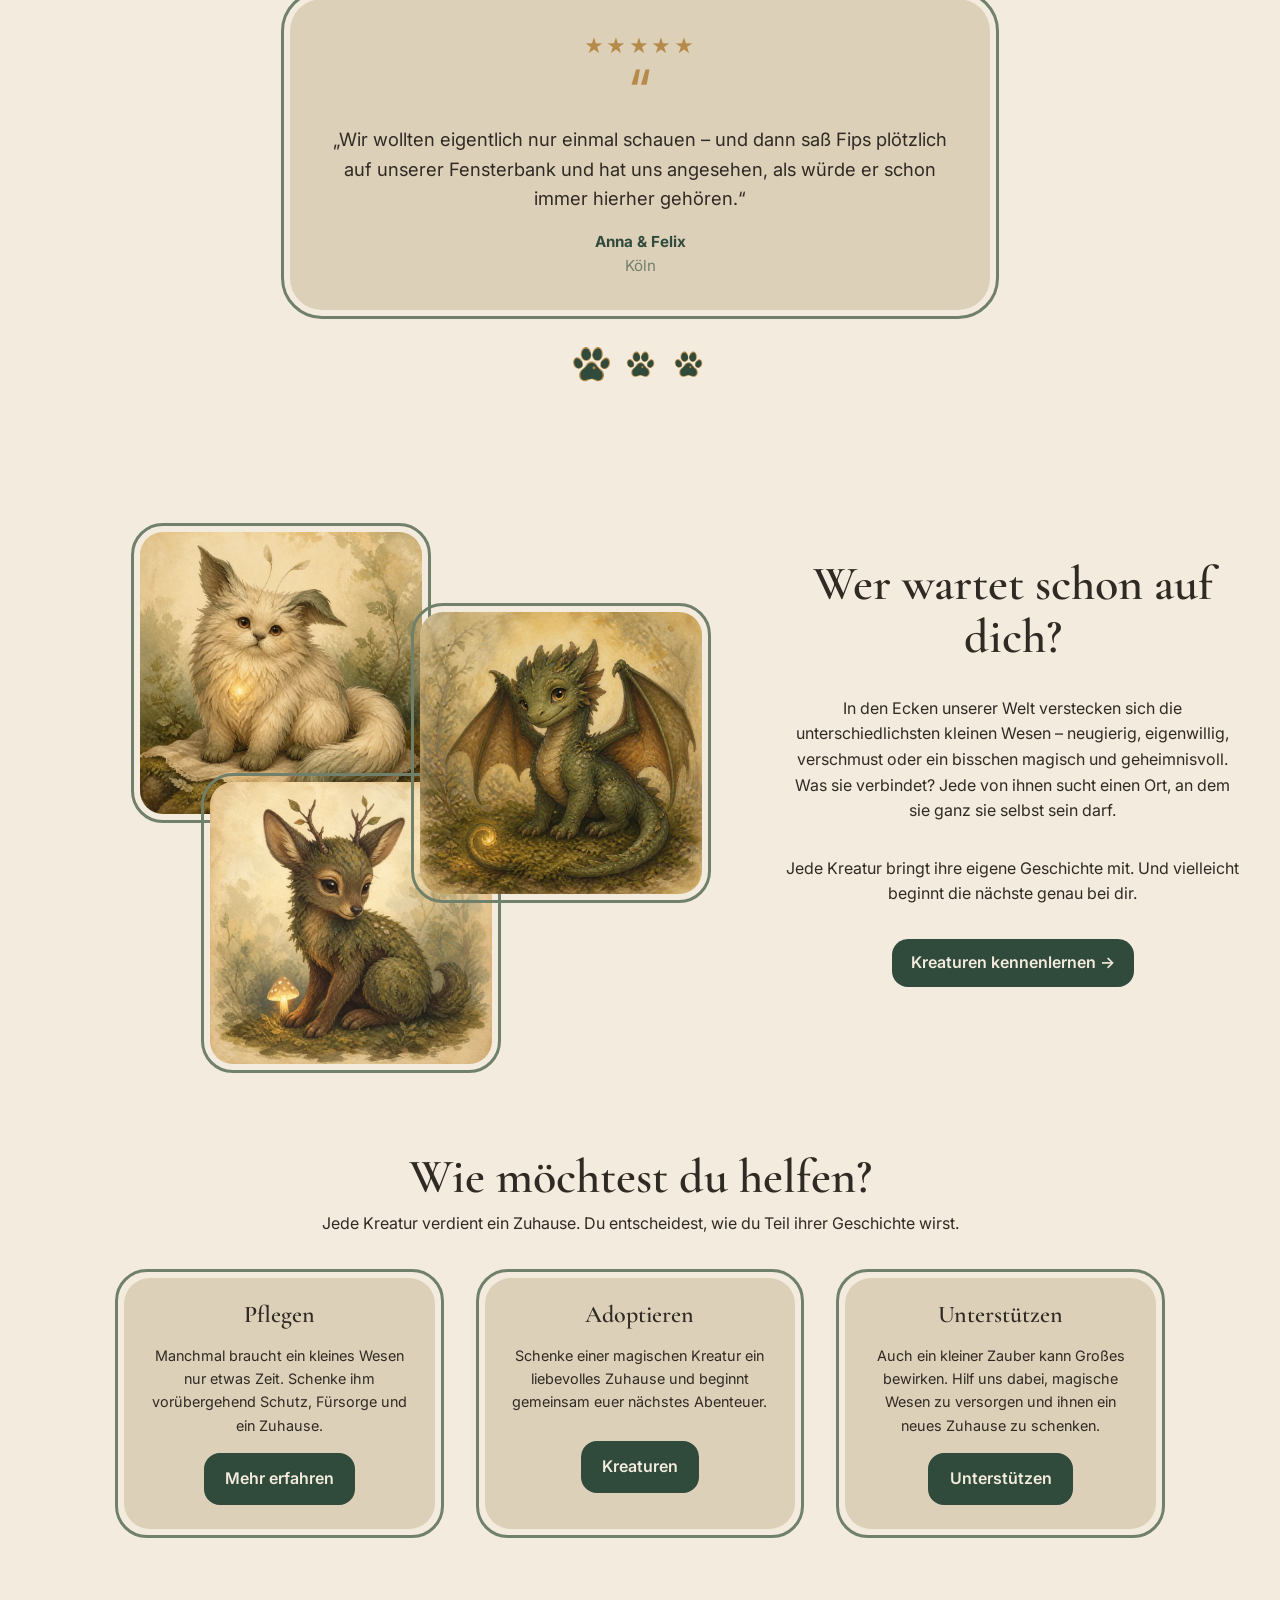
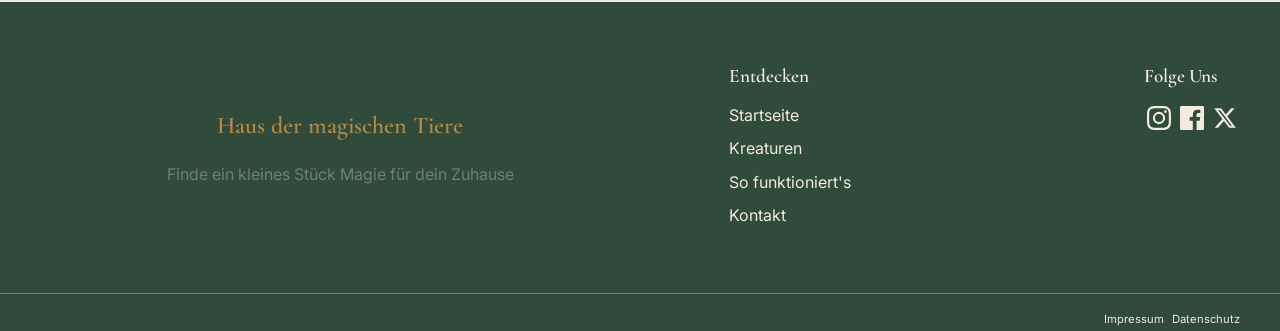
==== commit 63ac6d1f: "style überarbeitet und geordnet, Design Anpassungen" ====
--- a/index.html
+++ b/index.html
@@ -33,7 +33,7 @@
       </ul>
     </nav>
 
-    <header>
+    <header class="container section">
       <h1>Haus der magischen Tiere</h1>
       <p>
         Tritt ein und besuche das Haus der magischen Tierwesen – ein Ort voller
@@ -42,7 +42,7 @@
     </header>
 
     <main>
-      <section class="hero">
+      <section class="hero container section">
         <img
           class="img-hero"
           src="assets/exterior.webp"
@@ -62,8 +62,8 @@
         </p>
       </section>
 
-      <section class="testimonials">
-        <div class="testimonials__container">
+      <section class="testimonials section">
+        <div class="testimonials__container container">
           <div class="testimonials__header">
             <h2>Was unsere Familien erzählen</h2>
             <p>
@@ -135,8 +135,8 @@
       </section>
 
       <!--Kreaturen-->
-      <section class="creatures__section">
-        <div class="creatures__container">
+      <section class="section">
+        <div class="creatures__container container">
           <div class="creatures__gallery">
             <div class="creatures__images">
               <img
@@ -175,8 +175,9 @@
         </div>
       </section>
 
-      <section class="support">
-        <div class="support__container">
+      <!--Support-->
+      <section class="support section">
+        <div class="support__container container">
           <div class="support__header">
             <h2>Wie möchtest du helfen?</h2>
             <p>
@@ -185,31 +186,37 @@
             </p>
           </div>
           <div class="support__cards">
-            <article class="support__card">
-              <h3>Pflegen</h3>
-              <p>
-                Manchmal braucht ein kleines Wesen nur etwas Zeit. Schenke ihm
-                vorübergehend Schutz, Fürsorge und ein Zuhause.
-              </p>
-              <a href="#">Mehr erfahren</a>
-            </article>
-            <article class="support__card support__card--featured">
-              <h3>Adoptieren</h3>
-              <p>
-                Schenke einer magischen Kreatur ein liebevolles Zuhause und
-                beginnt gemeinsam euer nächstes Abenteuer.
-              </p>
-              <a href="#">Kreaturen entdecken <span>→</span></a>
-            </article>
-            <article class="support__card">
-              <h3>Unterstützen</h3>
-              <p>
-                Auch ein kleiner Zauber kann Großes bewirken. Hilf uns dabei,
-                magische Wesen zu versorgen und ihnen ein neues Zuhause zu
-                schenken.
-              </p>
-              <a href="#">Unterstützen</a>
-            </article>
+            <div class="support__card--frame">
+              <article class="support__card">
+                <h3>Pflegen</h3>
+                <p>
+                  Manchmal braucht ein kleines Wesen nur etwas Zeit. Schenke ihm
+                  vorübergehend Schutz, Fürsorge und ein Zuhause.
+                </p>
+                <a href="#">Mehr erfahren</a>
+              </article>
+            </div>
+            <div class="support__card--frame">
+              <article class="support__card">
+                <h3>Adoptieren</h3>
+                <p>
+                  Schenke einer magischen Kreatur ein liebevolles Zuhause und
+                  beginnt gemeinsam euer nächstes Abenteuer.
+                </p>
+                <a href="#">Kreaturen</a>
+              </article>
+            </div>
+            <div class="support__card--frame">
+              <article class="support__card">
+                <h3>Unterstützen</h3>
+                <p>
+                  Auch ein kleiner Zauber kann Großes bewirken. Hilf uns dabei,
+                  magische Wesen zu versorgen und ihnen ein neues Zuhause zu
+                  schenken.
+                </p>
+                <a href="#">Unterstützen</a>
+              </article>
+            </div>
           </div>
         </div>
       </section>
@@ -219,13 +226,13 @@
      The bottom of the page. Belongs to the page as a whole rather than to any
      one section above it. -->
     <footer>
-      <div class="footer__content">
+      <div class="footer__content container section">
         <div class="footer__logo">
-          <h4>"Name der Agency"</h4>
+          <p class="footer__brand">Haus der magischen Tiere</p>
           <p>Finde ein kleines Stück Magie für dein Zuhause</p>
         </div>
         <div class="footer__navigation">
-          <h5>Entdecken</h5>
+          <h4>Entdecken</h4>
           <nav>
             <ul class="footer__links">
               <li><a href="#">Startseite</a></li>
@@ -236,7 +243,7 @@
           </nav>
         </div>
         <div class="footer__social">
-          <h5>Folge Uns</h5>
+          <h4>Folge Uns</h4>
           <div class="footer__social-logos">
             <a href="#" aria-label="Instagram">
               <svg>
@@ -268,7 +275,7 @@
         </div>
       </div>
       <nav class="footer__legal-wrapper">
-        <ul class="footer__legal">
+        <ul class="footer__legal container">
           <li><a href="#">Impressum</a></li>
           <li><a href="#">Datenschutz</a></li>
         </ul>
--- a/css/style.css
+++ b/css/style.css
@@ -1,15 +1,3 @@
-/* css/style.css — yours to type, all of it. Nothing is set up here, not even a
-   reset: whatever you want the browser to stop doing by default, you write.
-
-   The markers name the requirements from README.md. Delete one once you have
-   built past it.
-
-   One stylesheet or several is up to you. More files means fewer merge
-   conflicts and more <link> tags (or an @import at the top of this one); one
-   growing file means everything is in one place and you will meet each other
-   in it. Both are real answers — decide it together, early, and write it down
-   in PLAN.md so nobody is surprised. */
-
 * {
   margin: 0;
   padding: 0;
@@ -17,62 +5,96 @@
 }
 
 :root {
+  /* Colors */
   --color-background: #f3ebdd;
   --color-surface: #ddd0b8;
   --color-primary: #304a3b;
   --color-secondary: #71806b;
   --color-accent: #b58a4a;
   --color-text: #302a24;
+
+  /* Layout */
+  --container-width: 1200px;
+
+  /* Spacing */
+  --space-sm: 0.5rem;
+  --space-md: 1rem;
+  --space-lg: 2rem;
+  --space-xl: 4rem;
+
+  /* Borders */
+  --radius-md: 1rem;
+  --radius-lg: 2rem;
+
+  /* Typography */
+  --line-height-body: 1.6;
+  --line-height-heading: 1.1;
 }
 
 @font-face {
   font-family: "Cormorant Garamond";
   src: url("../assets/fonts/Cormorant_Garamond/CormorantGaramond-VariableFont_wght.ttf")
-    format("woff2");
+    format("truetype");
   font-weight: 100 700;
 }
 
 @font-face {
   font-family: "Inter";
   src: url("../assets/fonts/Inter/Inter-VariableFont_opsz\,wght.ttf")
-    format("woff2");
+    format("truetype");
   font-weight: 100 700;
 }
 
-/* FR006 — The layout.
-   Where the boxes go: the arrangement of the header, the sections and the
-   footer, and the arrangement of things inside them. Flexbox for a row or a
-   column of things, grid when you mean rows *and* columns. Before you reach
-   for position, check whether the layout you want is one of those two. */
-
-/* FR007 — The look of it.
-   Colour, typography, spacing, borders, shadows, and what happens on hover and
-   on keyboard focus. Focus especially: it is how someone who is not using a
-   mouse can see where they are, and the default one disappears the moment you
-   start restyling. */
-
-/* FR010 — Responsive, if you get there.
-   A stretch goal, not a requirement. Desktop first, so your media queries ask
-   what should change on a narrower screen. Do not start here. */
+/* Grundeinstellungen */
 body {
   background-color: var(--color-background);
+  color: var(--color-text);
   font-family: "Inter", sans-serif;
   font-weight: 400;
+  line-height: var(--line-height-body);
 }
 
 h1,
 h2,
-h3 {
+h3,
+h4,
+h5 {
   font-family: "Cormorant Garamond", serif;
   font-weight: 600;
-}
-
+  line-height: var(--line-height-heading);
+}
+
+h1 {
+  font-size: clamp(2.5rem, 5vw, 4rem);
+}
+
+h2 {
+  font-size: clamp(2rem, 4vw, 3rem);
+}
+
+h3 {
+  font-size: 1.5rem;
+}
+
+h4 {
+  font-size: 1.2rem;
+}
+
+.container {
+  width: min(100% - 4rem, var(--container-width));
+  margin-inline: auto;
+}
+
+.section {
+  padding-block: var(--space-xl);
+}
+
+/* ---------- Navigation ---------- */
 .oben-nav {
   padding: 16px;
   position: sticky;
   top: 0;
   z-index: 1000;
-  background-color: var(--color-background);
 }
 .oben-nav ul {
   display: flex;
@@ -82,6 +104,7 @@
   margin: 0;
   padding: 0;
 }
+
 .oben-nav a {
   color: var(--color-text);
   display: inline-block;
@@ -101,28 +124,24 @@
   outline: 2px solid var(--color-primary);
 }
 
+/* ---------- Header ---------- */
 header {
   text-align: center;
-  padding: 30px;
-  max-width: 800px;
-  margin: 0 auto;
-}
-
-header h1 {
-  color: var(--color-text);
+}
+
+/* header h1 {
   font-size: 2.5rem;
   letter-spacing: 2px;
-}
+} */
 
 header p {
   margin-top: 0;
   font-style: italic;
   letter-spacing: 1px;
 }
+
 /* ---------- Hero Section ---------- */
 .hero {
-  max-width: 800px;
-  margin: 0 auto;
   text-align: center;
 }
 .hero p {
@@ -137,27 +156,14 @@
   padding: 6px;
   max-width: 100%;
   height: auto;
-  box-sizing: border-box;
   margin-bottom: 1rem;
 }
 
-.img {
-  display: block;
-}
-
 /* ---------- Testimonials ---------- */
-
-.testimonials {
-  color: var(--color-text);
-  padding: 4rem 2rem;
-}
-
 .testimonials__container {
-  max-width: 1600px;
-  margin: 2rem auto;
-  display: flex;
-  flex-direction: column;
-  gap: 3rem;
+  display: flex;
+  flex-direction: column;
+  gap: var(--space-lg);
 }
 
 .testimonials__header {
@@ -165,18 +171,12 @@
   flex-direction: column;
   align-items: center;
   text-align: center;
-}
-
-.testimonials__header h2 {
-  font-size: clamp(2rem, 4vw, 3rem);
-  line-height: 1.1;
 }
 
 .testimonials__header p {
   max-width: 650px;
   margin: 0.75rem auto 0;
   color: var(--color-secondary);
-  line-height: 1.6;
   text-align: center;
 }
 
@@ -189,7 +189,7 @@
 .testimonials__card {
   display: none;
   flex-direction: column;
-  gap: 1.5rem;
+  gap: var(--space-md);
   align-items: center;
   text-align: center;
 
@@ -197,7 +197,10 @@
   padding: 2rem;
 
   background-color: var(--color-surface);
-  border-radius: 2rem;
+  border-radius: var(--radius-lg);
+
+  outline: 3px solid var(--color-secondary);
+  outline-offset: 6px;
 }
 
 .testimonials__rating {
@@ -208,7 +211,6 @@
 
 .testimonials__card blockquote {
   font-size: 1.15rem;
-  line-height: 1.7;
 }
 
 .testimonials__card blockquote::before {
@@ -222,7 +224,6 @@
 
 .testimonials__author {
   color: var(--color-secondary);
-  line-height: 1.5;
   font-size: 0.95rem;
 }
 
@@ -280,16 +281,10 @@
 }
 
 /* ---------- Creature Section ---------- */
-.creatures__section {
-  padding: 2rem;
-}
-
 .creatures__container {
-  max-width: 1600px;
-  margin: 2rem auto;
   display: grid;
   grid-template-columns: 3fr 2fr;
-  gap: 4rem;
+  gap: var(--space-xl);
 }
 
 .creatures__gallery {
@@ -310,7 +305,7 @@
   width: 300px;
   height: 300px;
   object-fit: cover;
-  border-radius: 2rem;
+  border-radius: var(--radius-lg);
   border: 3px solid var(--color-secondary);
   padding: 6px;
 }
@@ -334,15 +329,12 @@
 .creatures__content {
   display: flex;
   flex-direction: column;
-  gap: 2rem;
+  gap: var(--space-lg);
   align-items: center;
   justify-content: center;
-  line-height: 1.6;
 }
 
 .creatures__content h2 {
-  font-size: clamp(2rem, 4vw, 3rem);
-  line-height: 1.1;
   text-align: center;
 }
 
@@ -356,7 +348,7 @@
   padding: 0.7rem 1.2rem;
   background-color: var(--color-primary);
   color: var(--color-background);
-  border-radius: 1rem;
+  border-radius: var(--radius-md);
   text-align: center;
   text-decoration: none;
   font-weight: 600;
@@ -381,68 +373,56 @@
 }
 
 /* ---------- Support Section ---------- */
-
-.support {
-  background-color: var(--color-background);
-  color: var(--color-text);
-  padding: 2rem;
-}
-
 .support__container {
-  max-width: 1600px;
-  margin: 2rem auto;
-  display: flex;
-  flex-direction: column;
-  gap: 3rem;
+  display: flex;
+  flex-direction: column;
+  gap: var(--space-lg);
 }
 
 .support__header {
   display: flex;
   flex-direction: column;
-  gap: 0.5rem;
-}
-
-.support__header h2 {
-  font-size: clamp(2rem, 4vw, 3rem);
+  gap: var(--space-sm);
+  align-items: center;
+  text-align: center;
 }
 
 .support__cards {
   display: grid;
   grid-template-columns: repeat(3, 1fr);
-  gap: 2.5rem;
+  gap: var(--space-lg);
+  max-width: 1050px;
+  margin-inline: auto;
+}
+
+.support__card--frame {
+  padding: 6px;
+  border: 3px solid var(--color-secondary);
+  border-radius: var(--radius-lg);
 }
 
 .support__card {
   background-color: var(--color-surface);
   position: relative;
-  display: flex;
-  flex-direction: column;
-  gap: 1.5rem;
-  padding: 2rem;
-  border: 2px solid var(--color-primary);
-  border-radius: 1rem;
+  height: 100%;
+
+  display: flex;
+  flex-direction: column;
+  gap: var(--space-md);
+  padding: 1.5rem;
+
+  border-radius: calc(var(--radius-lg) - 6px);
 
   transition:
     transform 0.3s ease,
     background-color 0.3s ease,
     box-shadow 0.3s ease;
-  box-shadow: 6px 6px 0 var(--color-primary);
 }
 
 .support__card:hover {
   background-color: var(--color-secondary);
-  border: var(--color-secondary);
   color: var(--color-background);
   transform: scale(1.05);
-  box-shadow: 0 12px 24px rgba(0, 0, 0, 0.15);
-}
-
-.support__card--featured {
-  transform: scale(1.05);
-}
-
-.support__card--featured:hover {
-  transform: scale(1.1);
 }
 
 .support__card a {
@@ -456,7 +436,7 @@
   color: var(--color-background);
 
   border: 2px solid var(--color-primary);
-  border-radius: 1rem;
+  border-radius: var(--radius-md);
 
   transition:
     background-color 0.3s ease,
@@ -473,56 +453,46 @@
 }
 
 .support__card h3 {
-  font-size: 1.5rem;
-  font-weight: 700;
+  text-align: center;
 }
 
 .support__card p {
-  font-size: 1rem;
-  line-height: 1.6;
-}
-
-.support__card a span {
-  display: inline-block;
-  transition: transform 0.2s ease;
-}
-
-.support__card a:hover span {
-  transform: translateX(4px);
-}
+  font-size: 0.9rem;
+  text-align: center;
+}
+
 /* ---------- Footer ---------- */
 
 footer {
   background-color: var(--color-primary);
-  padding: 2rem 2rem 1rem 2rem;
   color: var(--color-background);
 }
 
 .footer__content {
-  max-width: 1600px;
   display: grid;
   grid-template-columns: 2fr 1fr 1fr;
   align-items: start;
-  margin: 0 auto 2rem auto;
 }
 
 .footer__logo {
-  display: flex;
-  flex-direction: column;
-  gap: 1rem;
+  align-self: center;
+  justify-self: center;
+  display: flex;
+  flex-direction: column;
+  gap: var(--space-md);
 }
 
 .footer__navigation {
   display: flex;
   flex-direction: column;
   justify-self: center;
-  gap: 1rem;
+  gap: var(--space-md);
 }
 
 .footer__links {
   display: flex;
   flex-direction: column;
-  gap: 0.5rem;
+  gap: var(--space-sm);
 }
 
 footer ul {
@@ -542,7 +512,7 @@
   display: flex;
   flex-direction: column;
   justify-self: end;
-  gap: 1rem;
+  gap: var(--space-md);
 }
 
 .footer__social-logos {
@@ -566,12 +536,9 @@
 }
 
 .footer__legal {
-  max-width: 1600px;
-  width: calc(100% - 4rem);
-  margin: 0 auto;
   display: flex;
   justify-content: end;
-  gap: 0.7rem;
+  gap: var(--space-sm);
   padding-top: 0.7rem;
 }
 
@@ -583,19 +550,17 @@
 
 .footer__legal-wrapper {
   border-top: 1px solid var(--color-secondary);
-  margin-left: -2rem;
-  margin-right: -2rem;
-}
-
-footer h4,
-h5 {
-  font-size: 1.2rem;
-}
-
-footer h4 {
+}
+
+.footer__brand {
   color: var(--color-accent);
+  font-family: "Cormorant Garamond";
+  font-weight: 600;
+  font-size: 1.5rem;
+  text-align: center;
 }
 
 footer p {
   color: var(--color-secondary);
-}
+  text-align: center;
+}
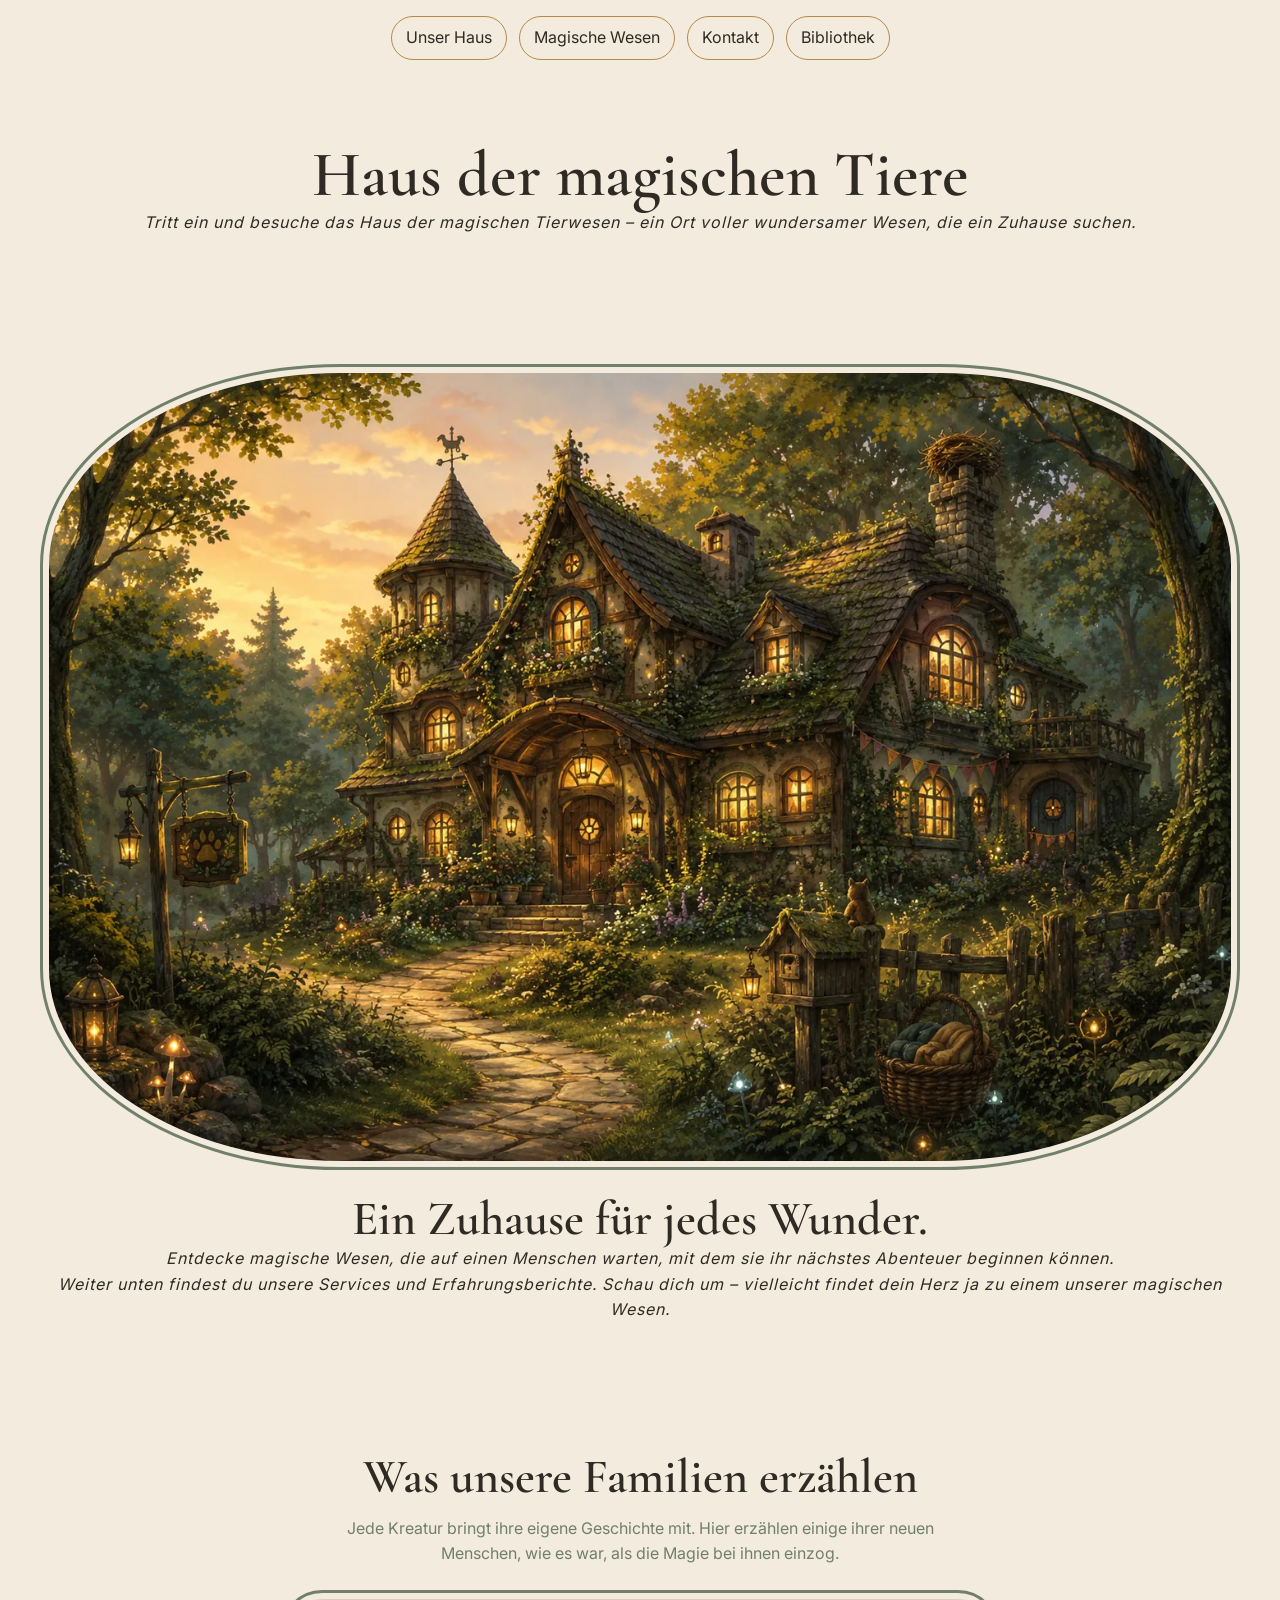
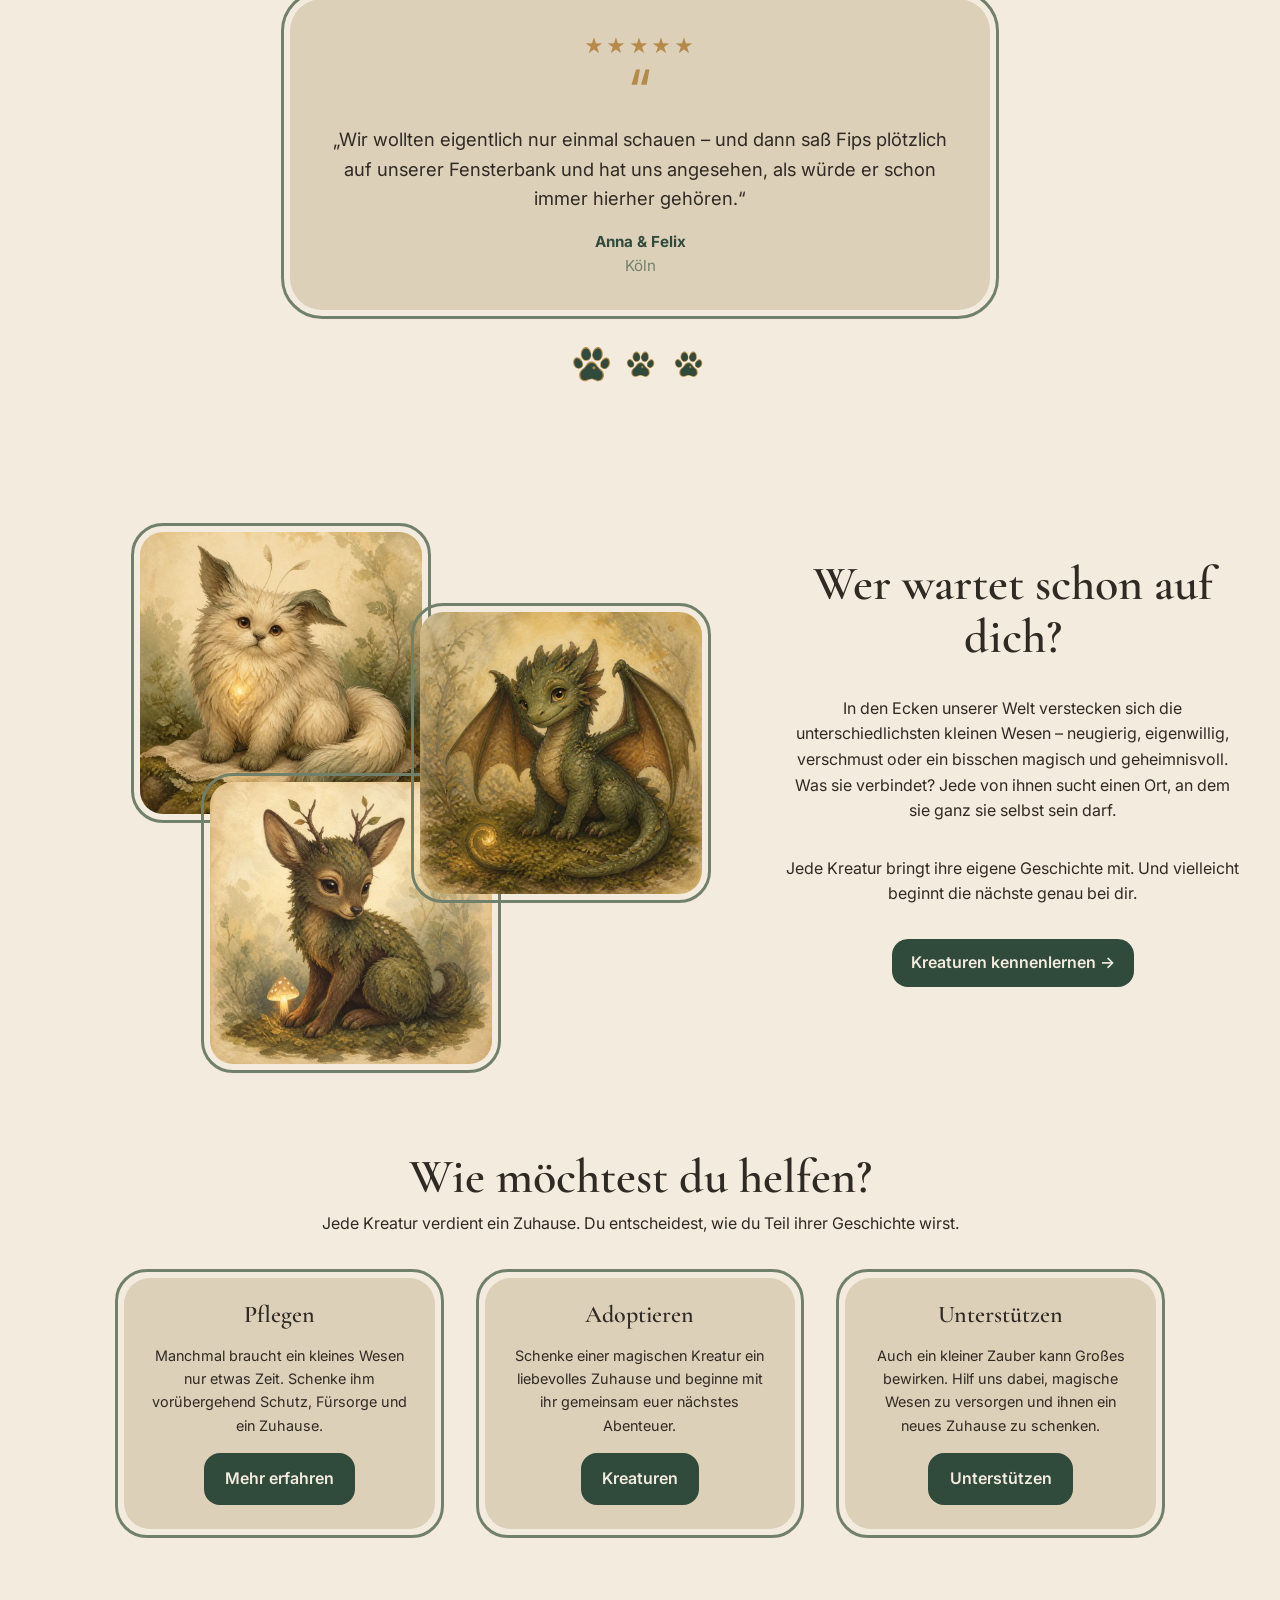
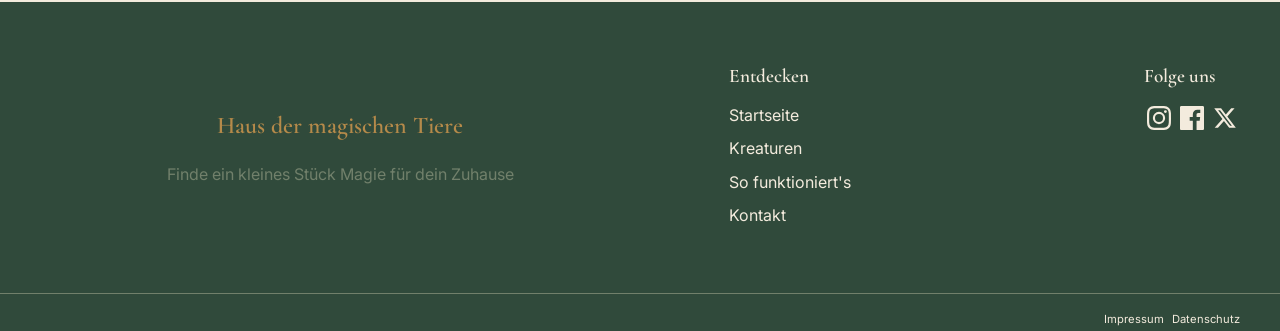
==== commit a5fae61b: "FR002: Seitenlinks und Footer-Navigation korrigieren Signed-off-by: Kat <floramausi@gmail.com>" ====
--- a/index.html
+++ b/index.html
@@ -26,7 +26,7 @@
   <body>
     <nav class="oben-nav">
       <ul>
-        <li><a href="index.html">Unser Haus</a></li>
+        <li><a href="index.html" aria-current="page">Unser Haus</a></li>
         <li><a href="creatures.html">Magische Wesen</a></li>
         <li><a href="contact.html">Kontakt</a></li>
         <li><a href="manuals.html">Bibliothek</a></li>
@@ -142,17 +142,23 @@
               <img
                 src="assets/dragon.webp"
                 class="creatures__image--dragon"
-                alt="Kleiner Drachen"
+                alt="Kleiner Drache"
+                width="800"
+                height="800"
               />
               <img
                 src="assets/glowcat.webp"
                 class="creatures__image--glowcat"
                 alt="Kleine magische Glitzerkatze"
+                width="800"
+                height="800"
               />
               <img
                 src="assets/mossdeer.webp"
                 class="creatures__image--deer"
-                alt="Kleines magische Rehkitz"
+                alt="Kleines magisches Rehkitz"
+                width="800"
+                height="800"
               />
             </div>
           </div>
@@ -168,7 +174,7 @@
               Jede Kreatur bringt ihre eigene Geschichte mit. Und vielleicht
               beginnt die nächste genau bei dir.
             </p>
-            <a href="kreaturen.html" class="creatures__link">
+            <a href="creatures.html" class="creatures__link">
               Kreaturen kennenlernen <span>→</span>
             </a>
           </div>
@@ -176,7 +182,7 @@
       </section>
 
       <!--Support-->
-      <section class="support section">
+      <section class="support section" id="support">
         <div class="support__container container">
           <div class="support__header">
             <h2>Wie möchtest du helfen?</h2>
@@ -193,7 +199,7 @@
                   Manchmal braucht ein kleines Wesen nur etwas Zeit. Schenke ihm
                   vorübergehend Schutz, Fürsorge und ein Zuhause.
                 </p>
-                <a href="#">Mehr erfahren</a>
+                <a href="manuals.html">Mehr erfahren</a>
               </article>
             </div>
             <div class="support__card--frame">
@@ -201,9 +207,9 @@
                 <h3>Adoptieren</h3>
                 <p>
                   Schenke einer magischen Kreatur ein liebevolles Zuhause und
-                  beginnt gemeinsam euer nächstes Abenteuer.
+                  beginne mit ihr gemeinsam euer nächstes Abenteuer.
                 </p>
-                <a href="#">Kreaturen</a>
+                <a href="creatures.html">Kreaturen</a>
               </article>
             </div>
             <div class="support__card--frame">
@@ -214,7 +220,7 @@
                   magische Wesen zu versorgen und ihnen ein neues Zuhause zu
                   schenken.
                 </p>
-                <a href="#">Unterstützen</a>
+                <a href="contact.html">Unterstützen</a>
               </article>
             </div>
           </div>
@@ -233,20 +239,20 @@
         </div>
         <div class="footer__navigation">
           <h4>Entdecken</h4>
-          <nav>
+          <nav aria-label="Footer-Navigation">
             <ul class="footer__links">
-              <li><a href="#">Startseite</a></li>
-              <li><a href="#">Kreaturen</a></li>
-              <li><a href="#">So funktioniert's</a></li>
-              <li><a href="#">Kontakt</a></li>
+              <li><a href="index.html">Startseite</a></li>
+              <li><a href="creatures.html">Kreaturen</a></li>
+              <li><a href="index.html#support">So funktioniert's</a></li>
+              <li><a href="contact.html">Kontakt</a></li>
             </ul>
           </nav>
         </div>
         <div class="footer__social">
-          <h4>Folge Uns</h4>
+          <h4>Folge uns</h4>
           <div class="footer__social-logos">
             <a href="#" aria-label="Instagram">
-              <svg>
+              <svg aria-hidden="true" focusable="false">
                 <path
                   d="M12 2.163c3.204 0 3.584.012 4.85.07 3.252.148 4.771 1.691 4.919 4.919.058 1.265.069 1.645.069 4.849 0 3.205-.012 3.584-.069 4.849-.149 3.225-1.664 4.771-4.919 4.919-1.266.058-1.644.07-4.85.07-3.204 0-3.584-.012-4.849-.07-3.26-.149-4.771-1.699-4.919-4.92-.058-1.265-.07-1.644-.07-4.849 0-3.204.013-3.583.07-4.849.149-3.227 1.664-4.771 4.919-4.919 1.266-.057 1.645-.069 4.849-.069zM12 0C8.741 0 8.333.014 7.053.072 2.695.272.273 2.69.073 7.052.014 8.333 0 8.741 0 12c0 3.259.014 3.668.072 4.948.2 4.358 2.618 6.78 6.98 6.98C8.333 23.986 8.741 24 12 24c3.259 0 3.668-.014 4.948-.072 4.354-.2 6.782-2.618 6.979-6.98.059-1.28.073-1.689.073-4.948 0-3.259-.014-3.667-.072-4.947-.196-4.354-2.617-6.78-6.979-6.98C15.668.014 15.259 0 12 0zm0 5.838a6.162 6.162 0 100 12.324 6.162 6.162 0 000-12.324zM12 16a4 4 0 110-8 4 4 0 010 8zm6.406-11.845a1.44 1.44 0 100 2.881 1.44 1.44 0 000-2.881z"
                   fill="currentColor"
@@ -255,7 +261,7 @@
               </svg>
             </a>
             <a href="#" aria-label="Facebook">
-              <svg>
+              <svg aria-hidden="true" focusable="false">
                 <path
                   d="M22.675 0H1.325C.593 0 0 .593 0 1.325v21.351C0 23.407.593 24 1.325 24H12.82v-9.294H9.692v-3.622h3.128V8.413c0-3.1 1.893-4.788 4.659-4.788 1.325 0 2.463.099 2.795.143v3.24l-1.918.001c-1.504 0-1.795.715-1.795 1.763v2.313h3.587l-.467 3.622h-3.12V24h6.116c.73 0 1.323-.593 1.323-1.325V1.325C24 .593 23.407 0 22.675 0z"
                   fill="currentColor"
@@ -264,7 +270,7 @@
               </svg>
             </a>
             <a href="#" aria-label="X">
-              <svg>
+              <svg aria-hidden="true" focusable="false">
                 <path
                   d="M18.244 2.25h3.308l-7.227 8.26 8.502 11.24H16.17l-5.214-6.817L4.99 21.75H1.68l7.73-8.835L1.254 2.25H8.08l4.713 6.231zm-1.161 17.52h1.833L7.084 4.126H5.117z"
                   fill="currentColor"
@@ -274,7 +280,7 @@
           </div>
         </div>
       </div>
-      <nav class="footer__legal-wrapper">
+      <nav class="footer__legal-wrapper" aria-label="Rechtliche Links">
         <ul class="footer__legal container">
           <li><a href="#">Impressum</a></li>
           <li><a href="#">Datenschutz</a></li>
--- a/css/style.css
+++ b/css/style.css
@@ -564,3 +564,444 @@
   color: var(--color-secondary);
   text-align: center;
 }
+
+/* ---------- creatures ---------- */
+
+.creatures {
+  color: var(--color-text);
+  max-width: 800px;
+  margin: 30px auto;
+  padding: 35px;
+  background-color: var(--color-surface);
+  border: 1px solid var(--color-secondary);
+  border-radius: 15px;
+}
+
+.creatures h2 {
+  color: var(--color-text);
+  font-size: 1.9rem;
+  letter-spacing: 1px;
+  line-height: 1.15;
+}
+
+.creatures > p {
+  margin-top: 0.75rem;
+  line-height: 1.6;
+  font-style: normal;
+  letter-spacing: 0;
+}
+
+.adoptables {
+  max-width: 800px;
+  margin: 1.75rem auto 0;
+  color: var(--color-text);
+}
+
+.adoptables-grid {
+  display: grid;
+  grid-template-columns: 1fr;
+  gap: 1rem;
+}
+
+.adoptables-card {
+  display: grid;
+  grid-template-columns: minmax(0, 1fr) minmax(0, 1fr);
+  align-items: center;
+  gap: 1.5rem;
+  min-width: 0;
+  padding: 1.5rem;
+  border: 1px solid var(--color-secondary);
+  border-radius: 15px;
+  transition:
+    transform 0.3s ease,
+    box-shadow 0.3s ease,
+    background-color 0.3s ease;
+}
+.adoptables-card:hover {
+  transform: translateY(-4px);
+  box-shadow: 0 8px 18px rgba(48, 42, 36, 0.12);
+  background-color: var(--color-background);
+}
+
+.adoptable-img {
+  display: block;
+  width: 75%;
+  max-width: 280px;
+  height: auto;
+  justify-self: center;
+  border: 2px solid var(--color-secondary);
+  border-radius: 25%;
+  padding: 6px;
+}
+
+.adoptables-info {
+  align-self: center;
+  color: var(--color-text);
+  font-style: normal;
+  letter-spacing: 0;
+  font-size: 1rem;
+  line-height: 1.5;
+  padding: 1rem;
+}
+
+.adoptables-info h3 {
+  font-size: 1.6rem;
+  margin-bottom: 0.4rem;
+}
+
+.adoptables-info ul {
+  padding-left: 1.5rem;
+}
+
+.adoptables-info li + li {
+  margin-top: 0.25rem;
+}
+
+.rescue-note {
+  margin-top: 0.75rem;
+  color: var(--color-primary);
+  font-size: 0.95rem;
+  line-height: 1.5;
+}
+
+@media (max-width: 700px) {
+  .creatures {
+    margin: 20px 1rem;
+    padding: 20px;
+  }
+
+  .creatures h2 {
+    font-size: 1.6rem;
+    text-align: center;
+  }
+
+  .creatures > p {
+    text-align: center;
+  }
+
+  .adoptables-card {
+    grid-template-columns: 1fr;
+    gap: 1rem;
+    padding: 1rem;
+  }
+
+  .adoptable-img,
+  .adoptables-info {
+    grid-column: 1;
+  }
+
+  .adoptable-img {
+    width: 80%;
+    max-width: 260px;
+  }
+
+  /* Mobil soll bei jedem Tier zuerst das Bild und danach der Text erscheinen. */
+  .adoptables-card .adoptable-img {
+    grid-row: 1;
+  }
+
+  .adoptables-card .adoptables-info {
+    grid-row: 2;
+    text-align: left;
+    padding: 0.5rem;
+  }
+}
+
+/* ---------- Contact ---------- */
+
+.contact-info,
+.contact-form {
+  max-width: 800px;
+  margin: 30px auto;
+  padding: 35px;
+  color: var(--color-text);
+  background-color: var(--color-surface);
+  border: 1px solid var(--color-secondary);
+  border-radius: 15px;
+}
+
+.contact-info h2,
+.contact-form h2 {
+  margin-bottom: 1rem;
+  font-size: 1.9rem;
+  letter-spacing: 1px;
+  line-height: 1.15;
+}
+
+.contact-info__list {
+  display: flex;
+  flex-direction: column;
+  gap: 0.75rem;
+  list-style: none;
+}
+
+.contact-info__list a {
+  color: var(--color-primary);
+  text-decoration: none;
+  font-weight: 600;
+}
+
+.contact-info__list a:hover {
+  color: var(--color-accent);
+}
+
+.contact-info__list a:focus {
+  outline: 2px solid var(--color-primary);
+  outline-offset: 3px;
+}
+
+.contact-form__form {
+  width: 100%;
+}
+
+.contact-form__fieldset {
+  display: grid;
+  grid-template-columns: 1fr 2fr;
+  gap: 1rem 1.5rem;
+  align-items: center;
+  padding: 1.5rem;
+  border: 1px solid var(--color-secondary);
+  border-radius: 15px;
+}
+
+.contact-form__legend {
+  padding: 0 0.5rem;
+  color: var(--color-primary);
+  font-family: "Cormorant Garamond", serif;
+  font-size: 1.5rem;
+  font-weight: 600;
+}
+
+.contact-form__fieldset label {
+  font-weight: 600;
+}
+
+.contact-form__input,
+.contact-form__select,
+.contact-form__textarea {
+  width: 100%;
+  padding: 0.75rem;
+  font: inherit;
+  color: var(--color-text);
+  background-color: var(--color-background);
+  border: 1px solid var(--color-secondary);
+  border-radius: 0.7rem;
+}
+
+.contact-form__textarea {
+  min-height: 140px;
+  resize: vertical;
+}
+
+.contact-form__input:focus,
+.contact-form__select:focus,
+.contact-form__textarea:focus {
+  outline: 2px solid var(--color-primary);
+  outline-offset: 2px;
+}
+
+.contact-form__button {
+  grid-column: 1 / -1;
+  justify-self: center;
+  padding: 0.8rem 1.3rem;
+
+  background-color: var(--color-primary);
+  color: var(--color-background);
+
+  border: 2px solid var(--color-primary);
+  border-radius: 1rem;
+
+  font: inherit;
+  font-weight: 600;
+  cursor: pointer;
+
+  transition:
+    transform 0.2s ease,
+    background-color 0.2s ease,
+    color 0.2s ease;
+}
+
+.contact-form__button:hover {
+  background-color: var(--color-secondary);
+  border-color: var(--color-secondary);
+  transform: translateY(-3px);
+}
+
+.contact-form__button:focus {
+  outline: 2px solid var(--color-accent);
+  outline-offset: 3px;
+}
+
+@media (max-width: 700px) {
+  .contact-info,
+  .contact-form {
+    margin: 20px 1rem;
+    padding: 20px;
+  }
+
+  .contact-info h2,
+  .contact-form h2 {
+    font-size: 1.6rem;
+    text-align: center;
+  }
+
+  .contact-form__fieldset {
+    grid-template-columns: 1fr;
+    gap: 0.6rem;
+    padding: 1rem;
+  }
+
+  .contact-form__fieldset label {
+    margin-top: 0.5rem;
+  }
+
+  .contact-form__button {
+    grid-column: 1;
+    margin-top: 0.5rem;
+  }
+}
+
+/* ---------- Manuals ---------- */
+
+.library {
+  max-width: 800px;
+  margin: 30px auto;
+  padding: 35px;
+  text-align: center;
+  color: var(--color-text);
+  background-color: var(--color-surface);
+  border: 1px solid var(--color-secondary);
+  border-radius: 15px;
+}
+
+.library-img {
+  display: block;
+  width: 65%;
+  max-width: 500px;
+  height: auto;
+  margin: 0 auto 1.5rem;
+  padding: 6px;
+  border: 3px solid var(--color-secondary);
+  border-radius: 25%;
+}
+
+.library h2 {
+  margin-bottom: 0.5rem;
+  font-size: 1.9rem;
+  letter-spacing: 1px;
+  line-height: 1.15;
+}
+
+.library > p {
+  line-height: 1.6;
+}
+
+.manuals-list {
+  max-width: 800px;
+  margin: 0 auto 30px;
+  display: grid;
+  gap: 1rem;
+}
+
+.manual-row {
+  display: grid;
+  grid-template-columns: 180px 1fr;
+  align-items: center;
+  gap: 1.5rem;
+  padding: 1.5rem;
+
+  color: var(--color-text);
+  background-color: var(--color-surface);
+
+  border: 1px solid var(--color-secondary);
+  border-radius: 15px;
+
+  transition:
+    transform 0.3s ease,
+    box-shadow 0.3s ease,
+    background-color 0.3s ease;
+}
+
+.manual-row:hover {
+  transform: translateY(-4px);
+  box-shadow: 0 8px 18px rgba(48, 42, 36, 0.12);
+  background-color: var(--color-background);
+}
+
+.manual-download {
+  justify-self: center;
+
+  padding: 0.8rem 1.2rem;
+
+  color: var(--color-background);
+  background-color: var(--color-primary);
+
+  border: 2px solid var(--color-primary);
+  border-radius: 999px;
+
+  text-decoration: none;
+  font-weight: 600;
+  text-align: center;
+
+  transition:
+    transform 0.2s ease,
+    background-color 0.2s ease;
+}
+
+.manual-download:hover {
+  background-color: var(--color-secondary);
+  border-color: var(--color-secondary);
+  transform: translateY(-2px);
+}
+
+.manual-download:focus {
+  outline: 2px solid var(--color-accent);
+  outline-offset: 3px;
+}
+
+.manual-info {
+  text-align: left;
+}
+
+.manual-info h3 {
+  margin-bottom: 0.4rem;
+  font-size: 1.5rem;
+}
+
+.manual-info p {
+  line-height: 1.5;
+}
+
+@media (max-width: 700px) {
+  .library {
+    margin: 20px 1rem;
+    padding: 20px;
+  }
+
+  .library-img {
+    width: 80%;
+    max-width: 400px;
+  }
+
+  .library h2 {
+    font-size: 1.6rem;
+  }
+
+  .manuals-list {
+    margin: 0 1rem 20px;
+  }
+
+  .manual-row {
+    grid-template-columns: 1fr;
+    gap: 1rem;
+    padding: 1rem;
+  }
+
+  .manual-download {
+    justify-self: center;
+  }
+
+  .manual-info {
+    text-align: center;
+  }
+}
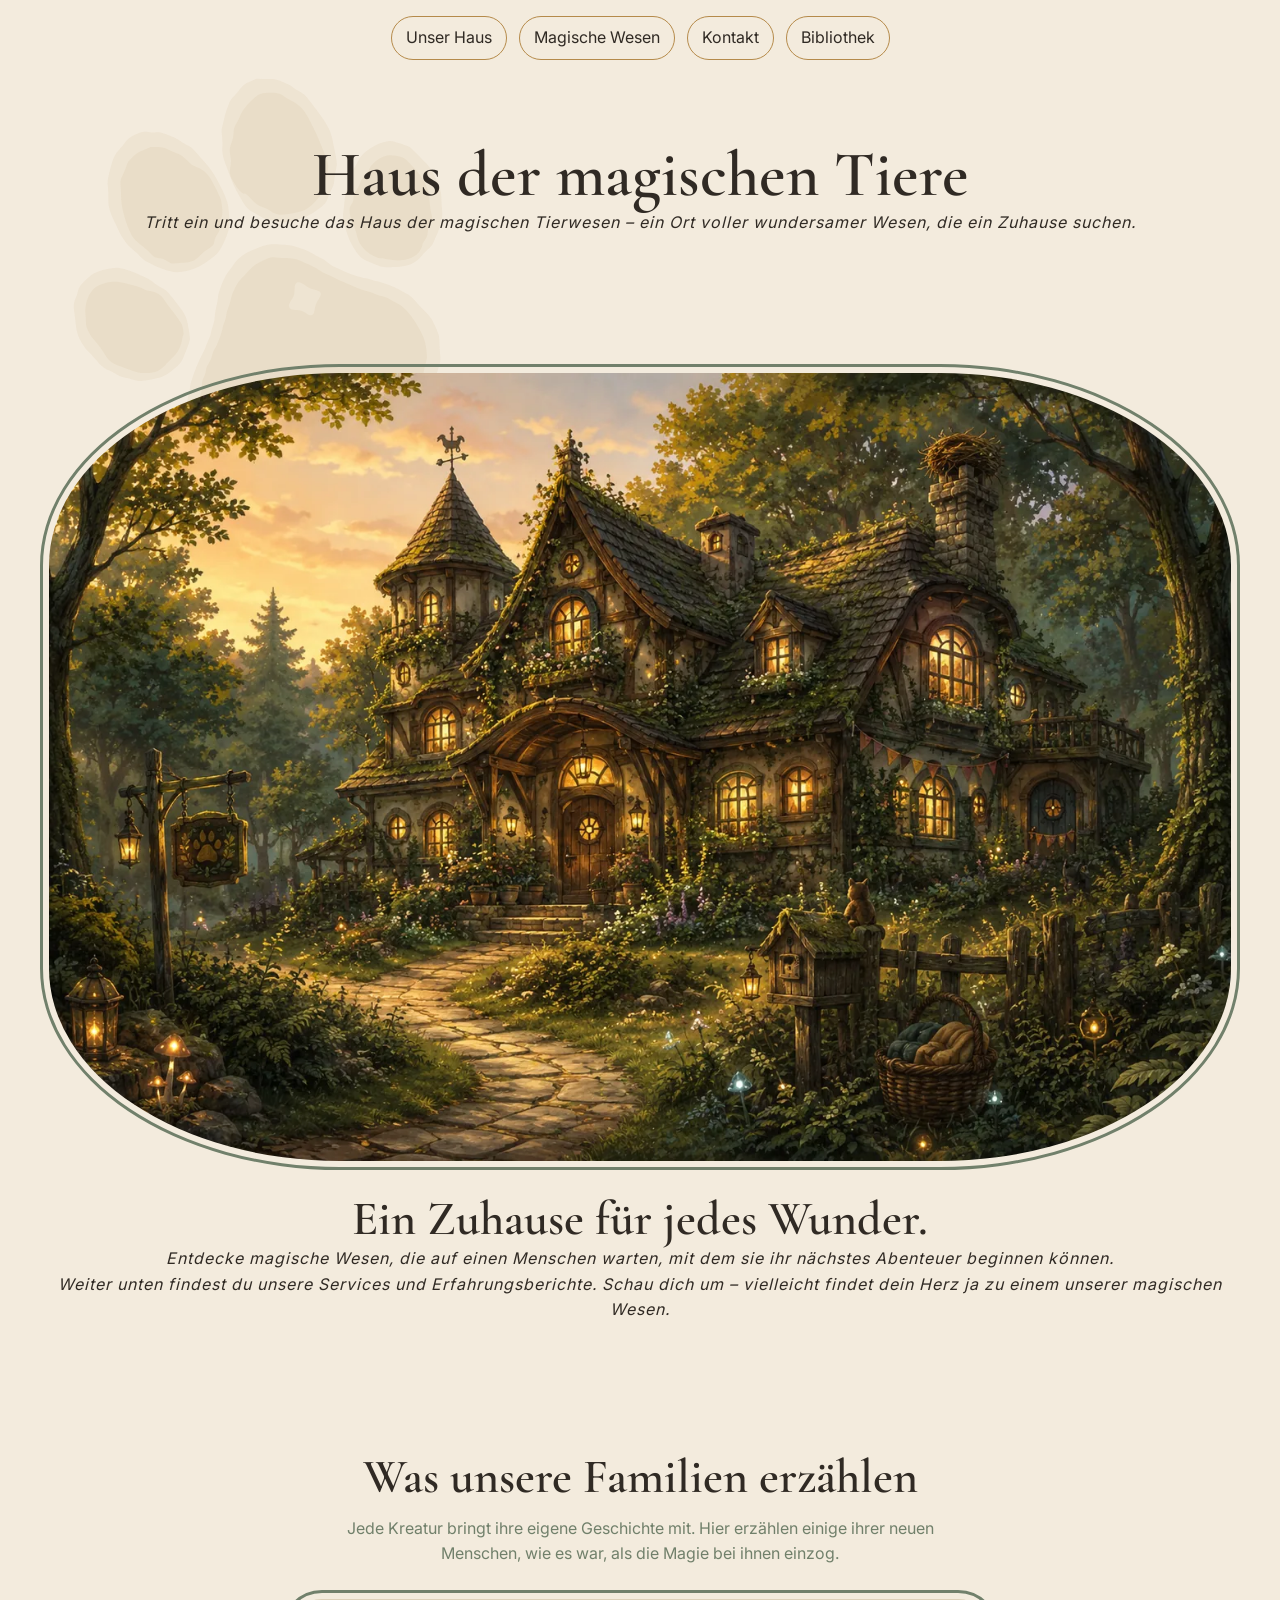
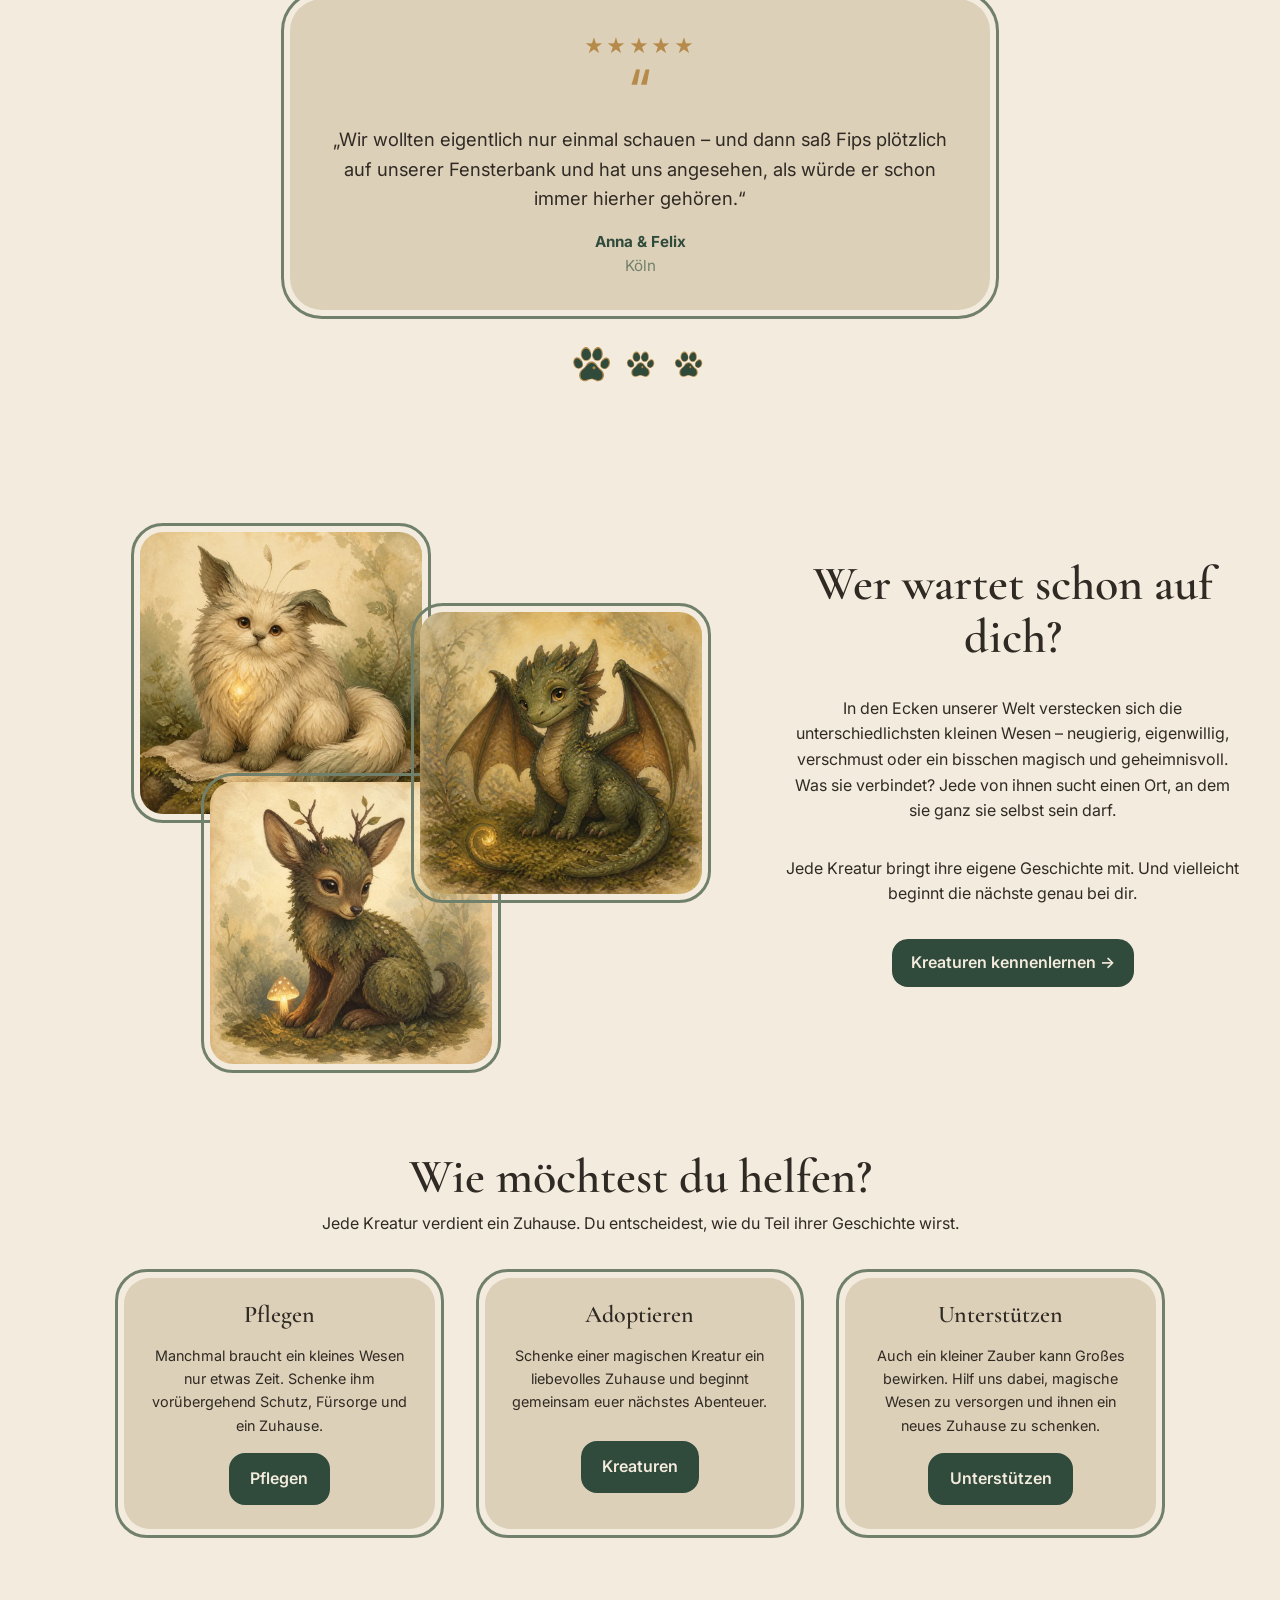
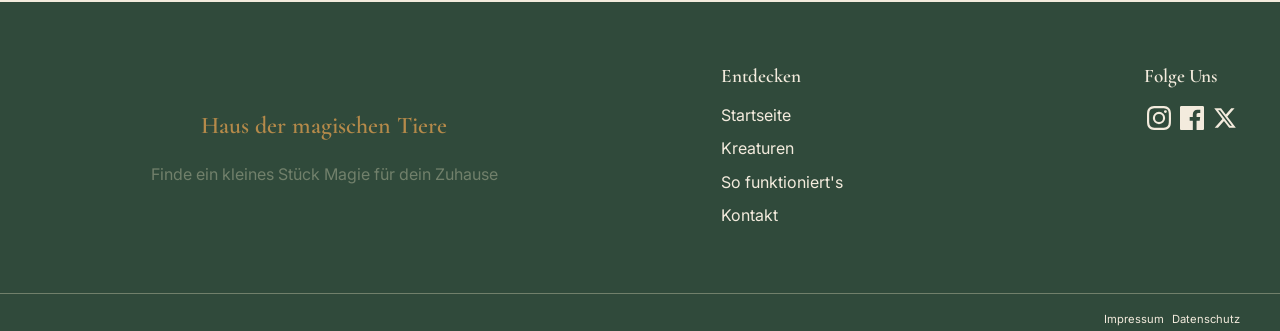
==== commit 0e568461: "finales Anpassungen, Layout, Hintergrunde" ====
--- a/index.html
+++ b/index.html
@@ -26,7 +26,7 @@
   <body>
     <nav class="oben-nav">
       <ul>
-        <li><a href="index.html" aria-current="page">Unser Haus</a></li>
+        <li><a href="index.html">Unser Haus</a></li>
         <li><a href="creatures.html">Magische Wesen</a></li>
         <li><a href="contact.html">Kontakt</a></li>
         <li><a href="manuals.html">Bibliothek</a></li>
@@ -142,23 +142,17 @@
               <img
                 src="assets/dragon.webp"
                 class="creatures__image--dragon"
-                alt="Kleiner Drache"
-                width="800"
-                height="800"
+                alt="Kleiner Drachen"
               />
               <img
                 src="assets/glowcat.webp"
                 class="creatures__image--glowcat"
                 alt="Kleine magische Glitzerkatze"
-                width="800"
-                height="800"
               />
               <img
                 src="assets/mossdeer.webp"
                 class="creatures__image--deer"
-                alt="Kleines magisches Rehkitz"
-                width="800"
-                height="800"
+                alt="Kleines magische Rehkitz"
               />
             </div>
           </div>
@@ -174,7 +168,7 @@
               Jede Kreatur bringt ihre eigene Geschichte mit. Und vielleicht
               beginnt die nächste genau bei dir.
             </p>
-            <a href="creatures.html" class="creatures__link">
+            <a href="kreaturen.html" class="creatures__link">
               Kreaturen kennenlernen <span>→</span>
             </a>
           </div>
@@ -182,7 +176,7 @@
       </section>
 
       <!--Support-->
-      <section class="support section" id="support">
+      <section class="support section">
         <div class="support__container container">
           <div class="support__header">
             <h2>Wie möchtest du helfen?</h2>
@@ -199,7 +193,7 @@
                   Manchmal braucht ein kleines Wesen nur etwas Zeit. Schenke ihm
                   vorübergehend Schutz, Fürsorge und ein Zuhause.
                 </p>
-                <a href="manuals.html">Mehr erfahren</a>
+                <a href="#">Pflegen</a>
               </article>
             </div>
             <div class="support__card--frame">
@@ -207,9 +201,9 @@
                 <h3>Adoptieren</h3>
                 <p>
                   Schenke einer magischen Kreatur ein liebevolles Zuhause und
-                  beginne mit ihr gemeinsam euer nächstes Abenteuer.
+                  beginnt gemeinsam euer nächstes Abenteuer.
                 </p>
-                <a href="creatures.html">Kreaturen</a>
+                <a href="#">Kreaturen</a>
               </article>
             </div>
             <div class="support__card--frame">
@@ -220,7 +214,7 @@
                   magische Wesen zu versorgen und ihnen ein neues Zuhause zu
                   schenken.
                 </p>
-                <a href="contact.html">Unterstützen</a>
+                <a href="#">Unterstützen</a>
               </article>
             </div>
           </div>
@@ -239,20 +233,20 @@
         </div>
         <div class="footer__navigation">
           <h4>Entdecken</h4>
-          <nav aria-label="Footer-Navigation">
+          <nav>
             <ul class="footer__links">
-              <li><a href="index.html">Startseite</a></li>
-              <li><a href="creatures.html">Kreaturen</a></li>
-              <li><a href="index.html#support">So funktioniert's</a></li>
-              <li><a href="contact.html">Kontakt</a></li>
+              <li><a href="#">Startseite</a></li>
+              <li><a href="#">Kreaturen</a></li>
+              <li><a href="#">So funktioniert's</a></li>
+              <li><a href="#">Kontakt</a></li>
             </ul>
           </nav>
         </div>
         <div class="footer__social">
-          <h4>Folge uns</h4>
+          <h4>Folge Uns</h4>
           <div class="footer__social-logos">
             <a href="#" aria-label="Instagram">
-              <svg aria-hidden="true" focusable="false">
+              <svg>
                 <path
                   d="M12 2.163c3.204 0 3.584.012 4.85.07 3.252.148 4.771 1.691 4.919 4.919.058 1.265.069 1.645.069 4.849 0 3.205-.012 3.584-.069 4.849-.149 3.225-1.664 4.771-4.919 4.919-1.266.058-1.644.07-4.85.07-3.204 0-3.584-.012-4.849-.07-3.26-.149-4.771-1.699-4.919-4.92-.058-1.265-.07-1.644-.07-4.849 0-3.204.013-3.583.07-4.849.149-3.227 1.664-4.771 4.919-4.919 1.266-.057 1.645-.069 4.849-.069zM12 0C8.741 0 8.333.014 7.053.072 2.695.272.273 2.69.073 7.052.014 8.333 0 8.741 0 12c0 3.259.014 3.668.072 4.948.2 4.358 2.618 6.78 6.98 6.98C8.333 23.986 8.741 24 12 24c3.259 0 3.668-.014 4.948-.072 4.354-.2 6.782-2.618 6.979-6.98.059-1.28.073-1.689.073-4.948 0-3.259-.014-3.667-.072-4.947-.196-4.354-2.617-6.78-6.979-6.98C15.668.014 15.259 0 12 0zm0 5.838a6.162 6.162 0 100 12.324 6.162 6.162 0 000-12.324zM12 16a4 4 0 110-8 4 4 0 010 8zm6.406-11.845a1.44 1.44 0 100 2.881 1.44 1.44 0 000-2.881z"
                   fill="currentColor"
@@ -261,7 +255,7 @@
               </svg>
             </a>
             <a href="#" aria-label="Facebook">
-              <svg aria-hidden="true" focusable="false">
+              <svg>
                 <path
                   d="M22.675 0H1.325C.593 0 0 .593 0 1.325v21.351C0 23.407.593 24 1.325 24H12.82v-9.294H9.692v-3.622h3.128V8.413c0-3.1 1.893-4.788 4.659-4.788 1.325 0 2.463.099 2.795.143v3.24l-1.918.001c-1.504 0-1.795.715-1.795 1.763v2.313h3.587l-.467 3.622h-3.12V24h6.116c.73 0 1.323-.593 1.323-1.325V1.325C24 .593 23.407 0 22.675 0z"
                   fill="currentColor"
@@ -270,7 +264,7 @@
               </svg>
             </a>
             <a href="#" aria-label="X">
-              <svg aria-hidden="true" focusable="false">
+              <svg>
                 <path
                   d="M18.244 2.25h3.308l-7.227 8.26 8.502 11.24H16.17l-5.214-6.817L4.99 21.75H1.68l7.73-8.835L1.254 2.25H8.08l4.713 6.231zm-1.161 17.52h1.833L7.084 4.126H5.117z"
                   fill="currentColor"
@@ -280,7 +274,7 @@
           </div>
         </div>
       </div>
-      <nav class="footer__legal-wrapper" aria-label="Rechtliche Links">
+      <nav class="footer__legal-wrapper">
         <ul class="footer__legal container">
           <li><a href="#">Impressum</a></li>
           <li><a href="#">Datenschutz</a></li>
--- a/css/style.css
+++ b/css/style.css
@@ -48,6 +48,11 @@
 /* Grundeinstellungen */
 body {
   background-color: var(--color-background);
+  background-image: url("/assets/paw-gold.svg");
+  background-repeat: no-repeat;
+  background-position: 2% 7%;
+  background-size: clamp(300px, 45vw, 500px);
+  background-attachment: fixed;
   color: var(--color-text);
   font-family: "Inter", sans-serif;
   font-weight: 400;
@@ -471,6 +476,7 @@
 .footer__content {
   display: grid;
   grid-template-columns: 2fr 1fr 1fr;
+  gap: var(--space-lg);
   align-items: start;
 }
 
@@ -565,8 +571,136 @@
   text-align: center;
 }
 
+/* ---------- Media Queries Main ---------- */
+
+@media (max-width: 1050px) {
+  .creatures__container {
+    grid-template-columns: 1fr;
+  }
+}
+
+@media (max-width: 900px) {
+  .support__cards {
+    grid-template-columns: 1fr;
+    max-width: 500px;
+  }
+
+  .testimonials__card {
+    padding: var(--space-md);
+  }
+
+  .testimonials__card blockquote {
+    font-size: 1rem;
+  }
+
+  .testimonials__card blockquote::before {
+    font-size: 3rem;
+    margin-bottom: 0.5rem;
+  }
+
+  .testimonials__container {
+    gap: var(--space-md);
+  }
+}
+
+@media (max-width: 620px) {
+  .oben-nav ul {
+    flex-wrap: wrap;
+  }
+}
+
+@media (max-width: 600px) {
+  .section {
+    padding-block: var(--space-lg);
+  }
+
+  .creatures__gallery {
+    min-height: 400px;
+  }
+
+  .creatures__images {
+    width: 400px;
+    height: 400px;
+  }
+
+  .creatures__gallery img {
+    width: 220px;
+    height: 220px;
+  }
+
+  .creatures__image--dragon {
+    top: 60px;
+    left: 180px;
+  }
+
+  .creatures__image--glowcat {
+    top: 0;
+    left: 0;
+  }
+
+  .creatures__image--deer {
+    top: 200px;
+    left: 50px;
+  }
+}
+
+@media (max-width: 580px) {
+  .footer__content {
+    grid-template-columns: 1fr 1fr;
+    gap: var(--space-lg);
+  }
+
+  .footer__logo {
+    grid-column: 1 / -1;
+  }
+
+  .footer__navigation {
+    justify-self: center;
+    text-align: center;
+  }
+
+  .footer__social {
+    justify-self: center;
+    align-items: center;
+  }
+}
+
+@media (max-width: 460px) {
+  .container {
+    width: min(100% - 2rem, var(--container-width));
+  }
+
+  .creatures__gallery {
+    min-height: 340px;
+  }
+
+  .creatures__images {
+    width: 340px;
+    height: 340px;
+  }
+
+  .creatures__gallery img {
+    width: 180px;
+    height: 180px;
+  }
+
+  .creatures__image--dragon {
+    top: 50px;
+    left: 160px;
+  }
+
+  .creatures__image--glowcat {
+    top: 0;
+    left: 0;
+  }
+
+  .creatures__image--deer {
+    top: 170px;
+    left: 45px;
+  }
+}
+
 /* ---------- creatures ---------- */
-
 .creatures {
   color: var(--color-text);
   max-width: 800px;
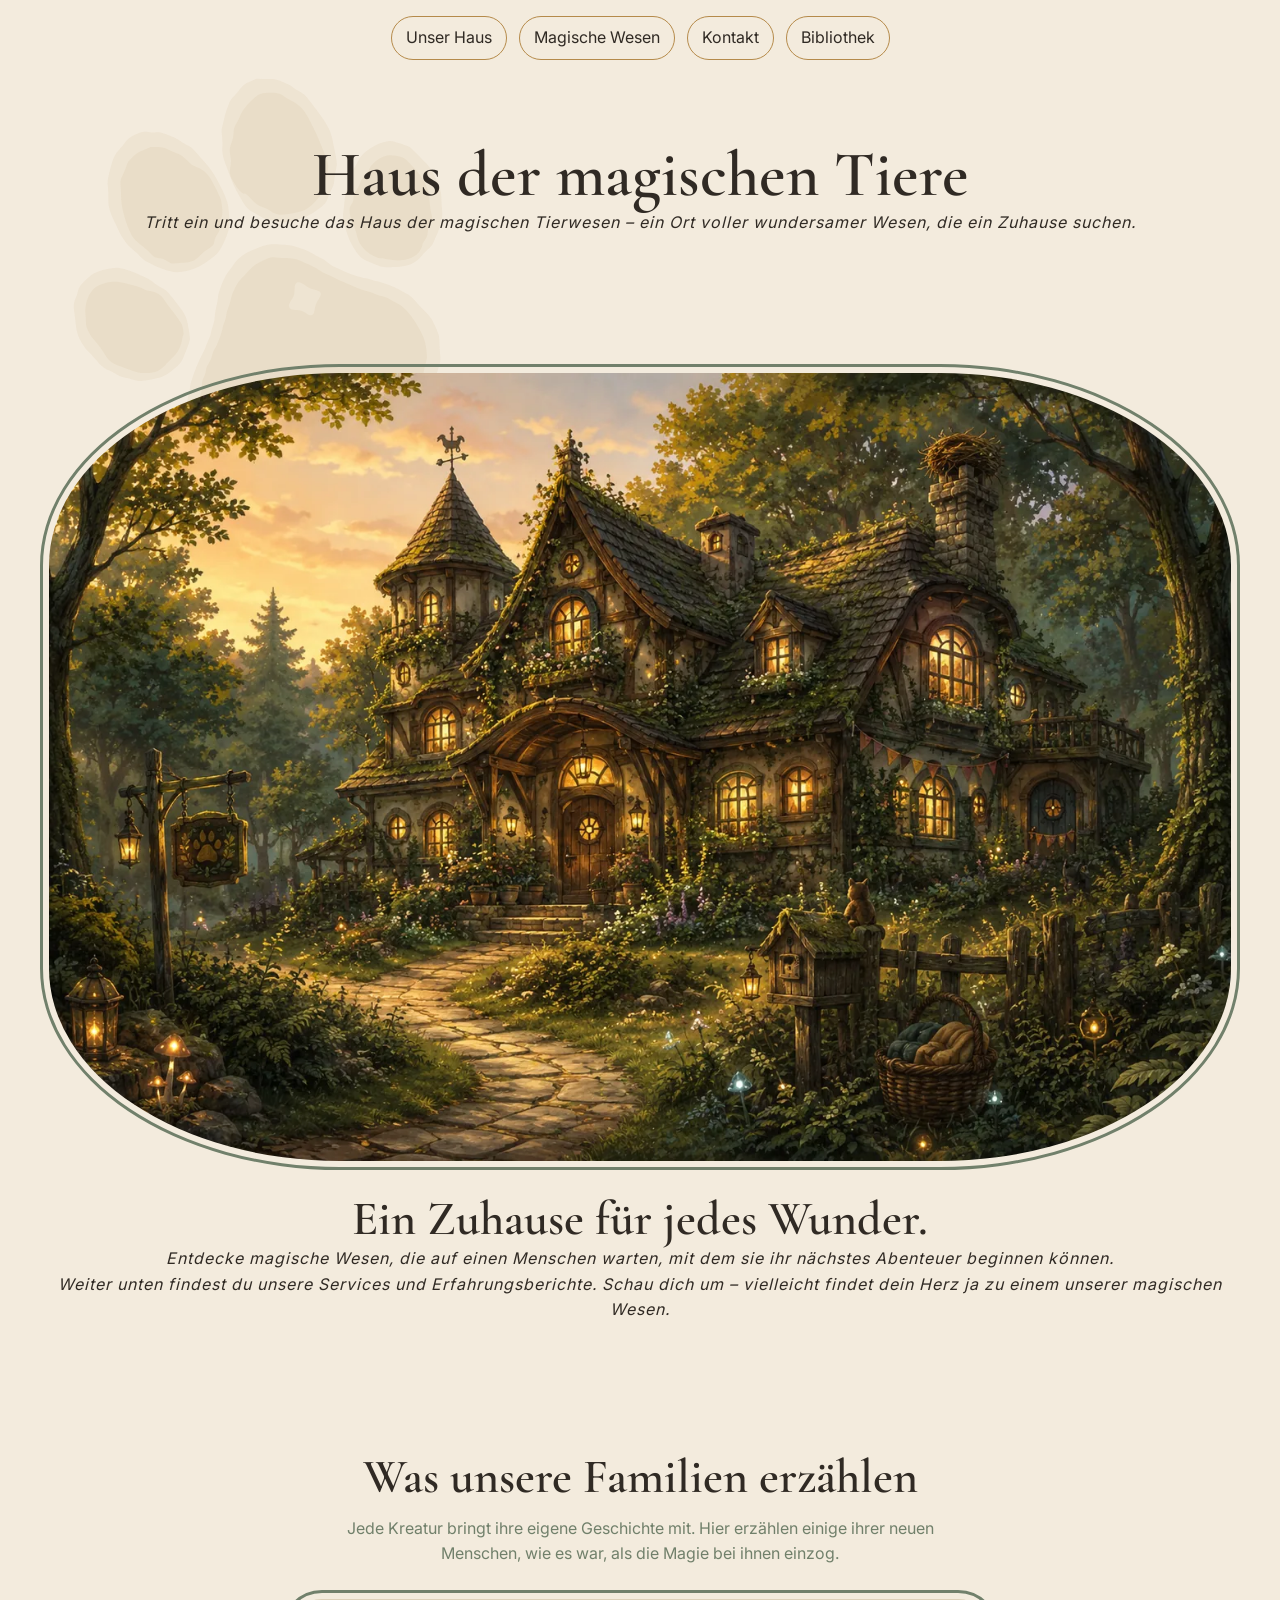
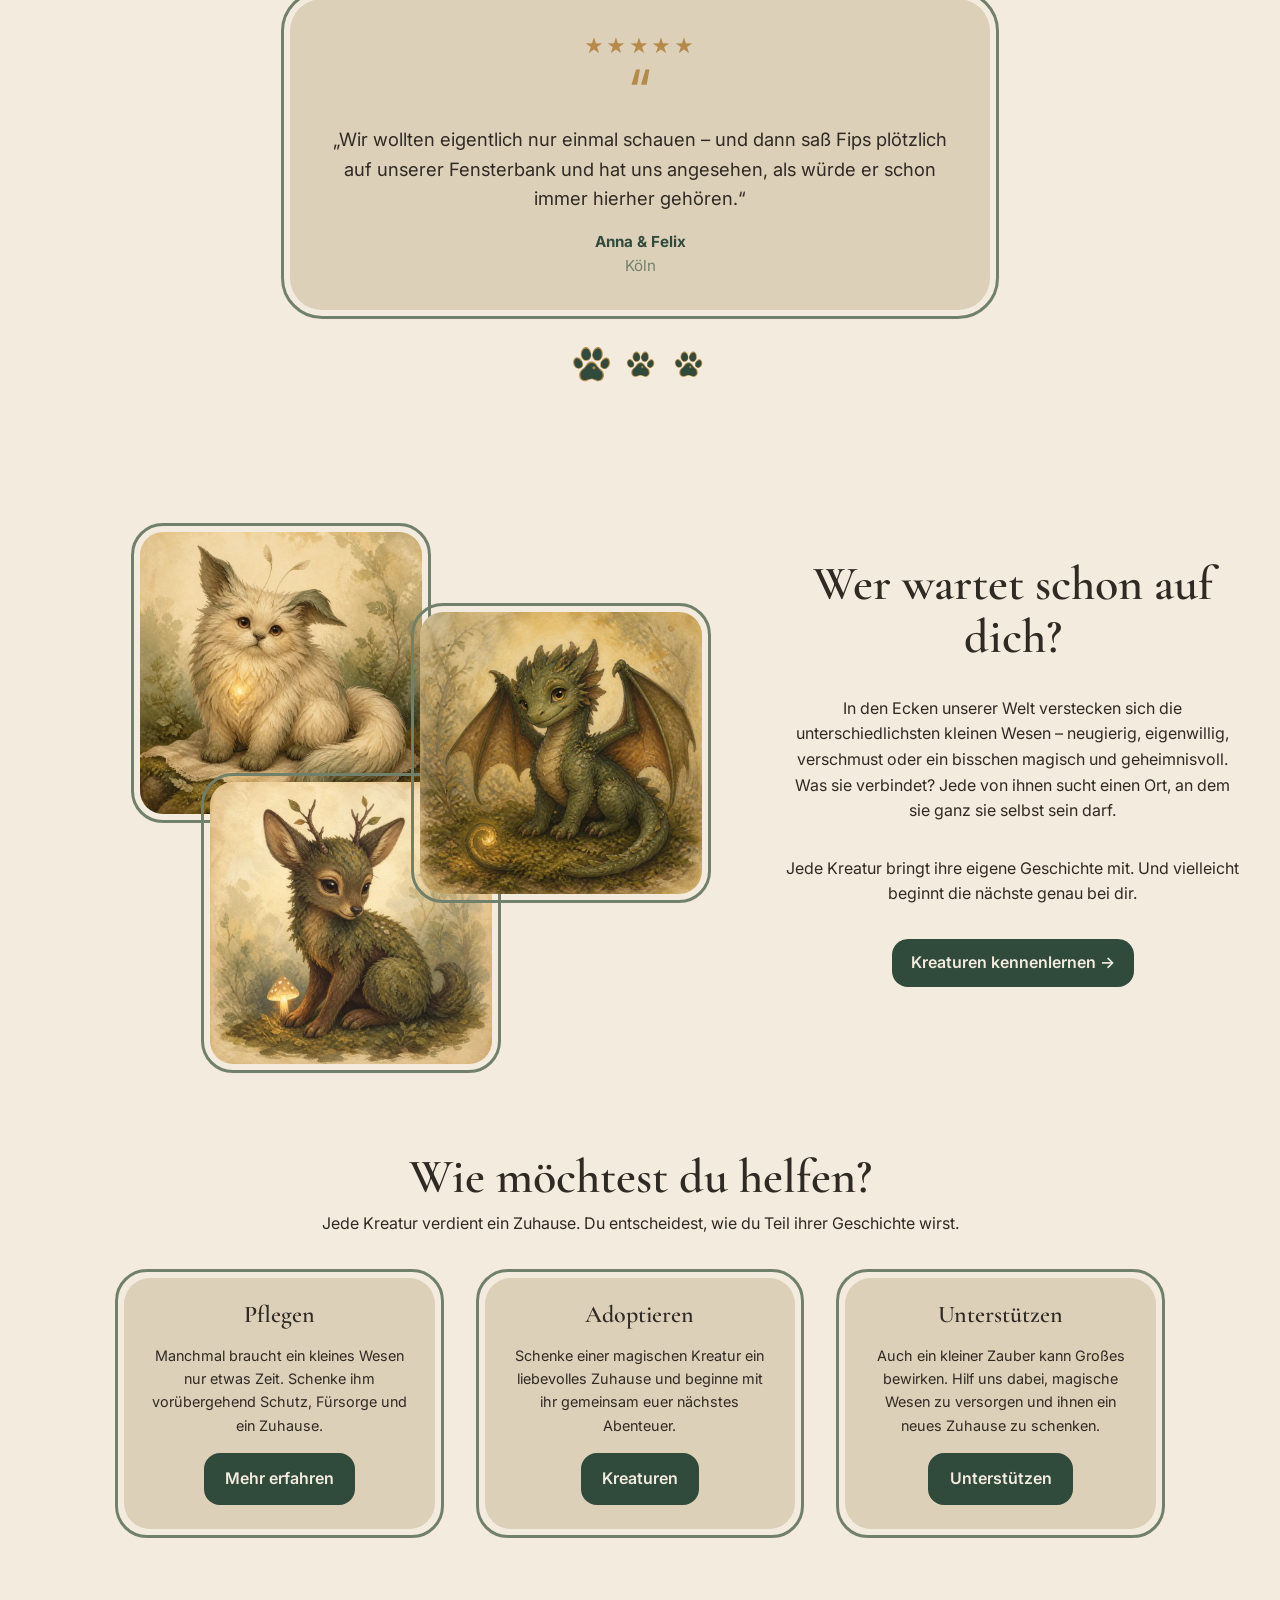
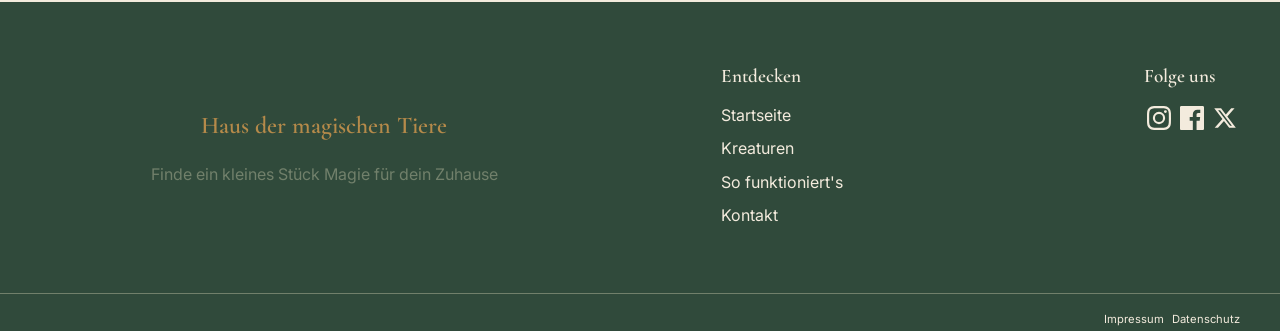
==== commit 1d3e5fd5: "Merge branch 'main' into design-overhaul" ====
--- a/index.html
+++ b/index.html
@@ -26,7 +26,7 @@
   <body>
     <nav class="oben-nav">
       <ul>
-        <li><a href="index.html">Unser Haus</a></li>
+        <li><a href="index.html" aria-current="page">Unser Haus</a></li>
         <li><a href="creatures.html">Magische Wesen</a></li>
         <li><a href="contact.html">Kontakt</a></li>
         <li><a href="manuals.html">Bibliothek</a></li>
@@ -142,17 +142,23 @@
               <img
                 src="assets/dragon.webp"
                 class="creatures__image--dragon"
-                alt="Kleiner Drachen"
+                alt="Kleiner Drache"
+                width="800"
+                height="800"
               />
               <img
                 src="assets/glowcat.webp"
                 class="creatures__image--glowcat"
                 alt="Kleine magische Glitzerkatze"
+                width="800"
+                height="800"
               />
               <img
                 src="assets/mossdeer.webp"
                 class="creatures__image--deer"
-                alt="Kleines magische Rehkitz"
+                alt="Kleines magisches Rehkitz"
+                width="800"
+                height="800"
               />
             </div>
           </div>
@@ -168,7 +174,7 @@
               Jede Kreatur bringt ihre eigene Geschichte mit. Und vielleicht
               beginnt die nächste genau bei dir.
             </p>
-            <a href="kreaturen.html" class="creatures__link">
+            <a href="creatures.html" class="creatures__link">
               Kreaturen kennenlernen <span>→</span>
             </a>
           </div>
@@ -176,7 +182,7 @@
       </section>
 
       <!--Support-->
-      <section class="support section">
+      <section class="support section" id="support">
         <div class="support__container container">
           <div class="support__header">
             <h2>Wie möchtest du helfen?</h2>
@@ -193,7 +199,7 @@
                   Manchmal braucht ein kleines Wesen nur etwas Zeit. Schenke ihm
                   vorübergehend Schutz, Fürsorge und ein Zuhause.
                 </p>
-                <a href="#">Pflegen</a>
+                <a href="manuals.html">Mehr erfahren</a>
               </article>
             </div>
             <div class="support__card--frame">
@@ -201,9 +207,9 @@
                 <h3>Adoptieren</h3>
                 <p>
                   Schenke einer magischen Kreatur ein liebevolles Zuhause und
-                  beginnt gemeinsam euer nächstes Abenteuer.
+                  beginne mit ihr gemeinsam euer nächstes Abenteuer.
                 </p>
-                <a href="#">Kreaturen</a>
+                <a href="creatures.html">Kreaturen</a>
               </article>
             </div>
             <div class="support__card--frame">
@@ -214,7 +220,7 @@
                   magische Wesen zu versorgen und ihnen ein neues Zuhause zu
                   schenken.
                 </p>
-                <a href="#">Unterstützen</a>
+                <a href="contact.html">Unterstützen</a>
               </article>
             </div>
           </div>
@@ -233,20 +239,20 @@
         </div>
         <div class="footer__navigation">
           <h4>Entdecken</h4>
-          <nav>
+          <nav aria-label="Footer-Navigation">
             <ul class="footer__links">
-              <li><a href="#">Startseite</a></li>
-              <li><a href="#">Kreaturen</a></li>
-              <li><a href="#">So funktioniert's</a></li>
-              <li><a href="#">Kontakt</a></li>
+              <li><a href="index.html">Startseite</a></li>
+              <li><a href="creatures.html">Kreaturen</a></li>
+              <li><a href="index.html#support">So funktioniert's</a></li>
+              <li><a href="contact.html">Kontakt</a></li>
             </ul>
           </nav>
         </div>
         <div class="footer__social">
-          <h4>Folge Uns</h4>
+          <h4>Folge uns</h4>
           <div class="footer__social-logos">
             <a href="#" aria-label="Instagram">
-              <svg>
+              <svg aria-hidden="true" focusable="false">
                 <path
                   d="M12 2.163c3.204 0 3.584.012 4.85.07 3.252.148 4.771 1.691 4.919 4.919.058 1.265.069 1.645.069 4.849 0 3.205-.012 3.584-.069 4.849-.149 3.225-1.664 4.771-4.919 4.919-1.266.058-1.644.07-4.85.07-3.204 0-3.584-.012-4.849-.07-3.26-.149-4.771-1.699-4.919-4.92-.058-1.265-.07-1.644-.07-4.849 0-3.204.013-3.583.07-4.849.149-3.227 1.664-4.771 4.919-4.919 1.266-.057 1.645-.069 4.849-.069zM12 0C8.741 0 8.333.014 7.053.072 2.695.272.273 2.69.073 7.052.014 8.333 0 8.741 0 12c0 3.259.014 3.668.072 4.948.2 4.358 2.618 6.78 6.98 6.98C8.333 23.986 8.741 24 12 24c3.259 0 3.668-.014 4.948-.072 4.354-.2 6.782-2.618 6.979-6.98.059-1.28.073-1.689.073-4.948 0-3.259-.014-3.667-.072-4.947-.196-4.354-2.617-6.78-6.979-6.98C15.668.014 15.259 0 12 0zm0 5.838a6.162 6.162 0 100 12.324 6.162 6.162 0 000-12.324zM12 16a4 4 0 110-8 4 4 0 010 8zm6.406-11.845a1.44 1.44 0 100 2.881 1.44 1.44 0 000-2.881z"
                   fill="currentColor"
@@ -255,7 +261,7 @@
               </svg>
             </a>
             <a href="#" aria-label="Facebook">
-              <svg>
+              <svg aria-hidden="true" focusable="false">
                 <path
                   d="M22.675 0H1.325C.593 0 0 .593 0 1.325v21.351C0 23.407.593 24 1.325 24H12.82v-9.294H9.692v-3.622h3.128V8.413c0-3.1 1.893-4.788 4.659-4.788 1.325 0 2.463.099 2.795.143v3.24l-1.918.001c-1.504 0-1.795.715-1.795 1.763v2.313h3.587l-.467 3.622h-3.12V24h6.116c.73 0 1.323-.593 1.323-1.325V1.325C24 .593 23.407 0 22.675 0z"
                   fill="currentColor"
@@ -264,7 +270,7 @@
               </svg>
             </a>
             <a href="#" aria-label="X">
-              <svg>
+              <svg aria-hidden="true" focusable="false">
                 <path
                   d="M18.244 2.25h3.308l-7.227 8.26 8.502 11.24H16.17l-5.214-6.817L4.99 21.75H1.68l7.73-8.835L1.254 2.25H8.08l4.713 6.231zm-1.161 17.52h1.833L7.084 4.126H5.117z"
                   fill="currentColor"
@@ -274,7 +280,7 @@
           </div>
         </div>
       </div>
-      <nav class="footer__legal-wrapper">
+      <nav class="footer__legal-wrapper" aria-label="Rechtliche Links">
         <ul class="footer__legal container">
           <li><a href="#">Impressum</a></li>
           <li><a href="#">Datenschutz</a></li>
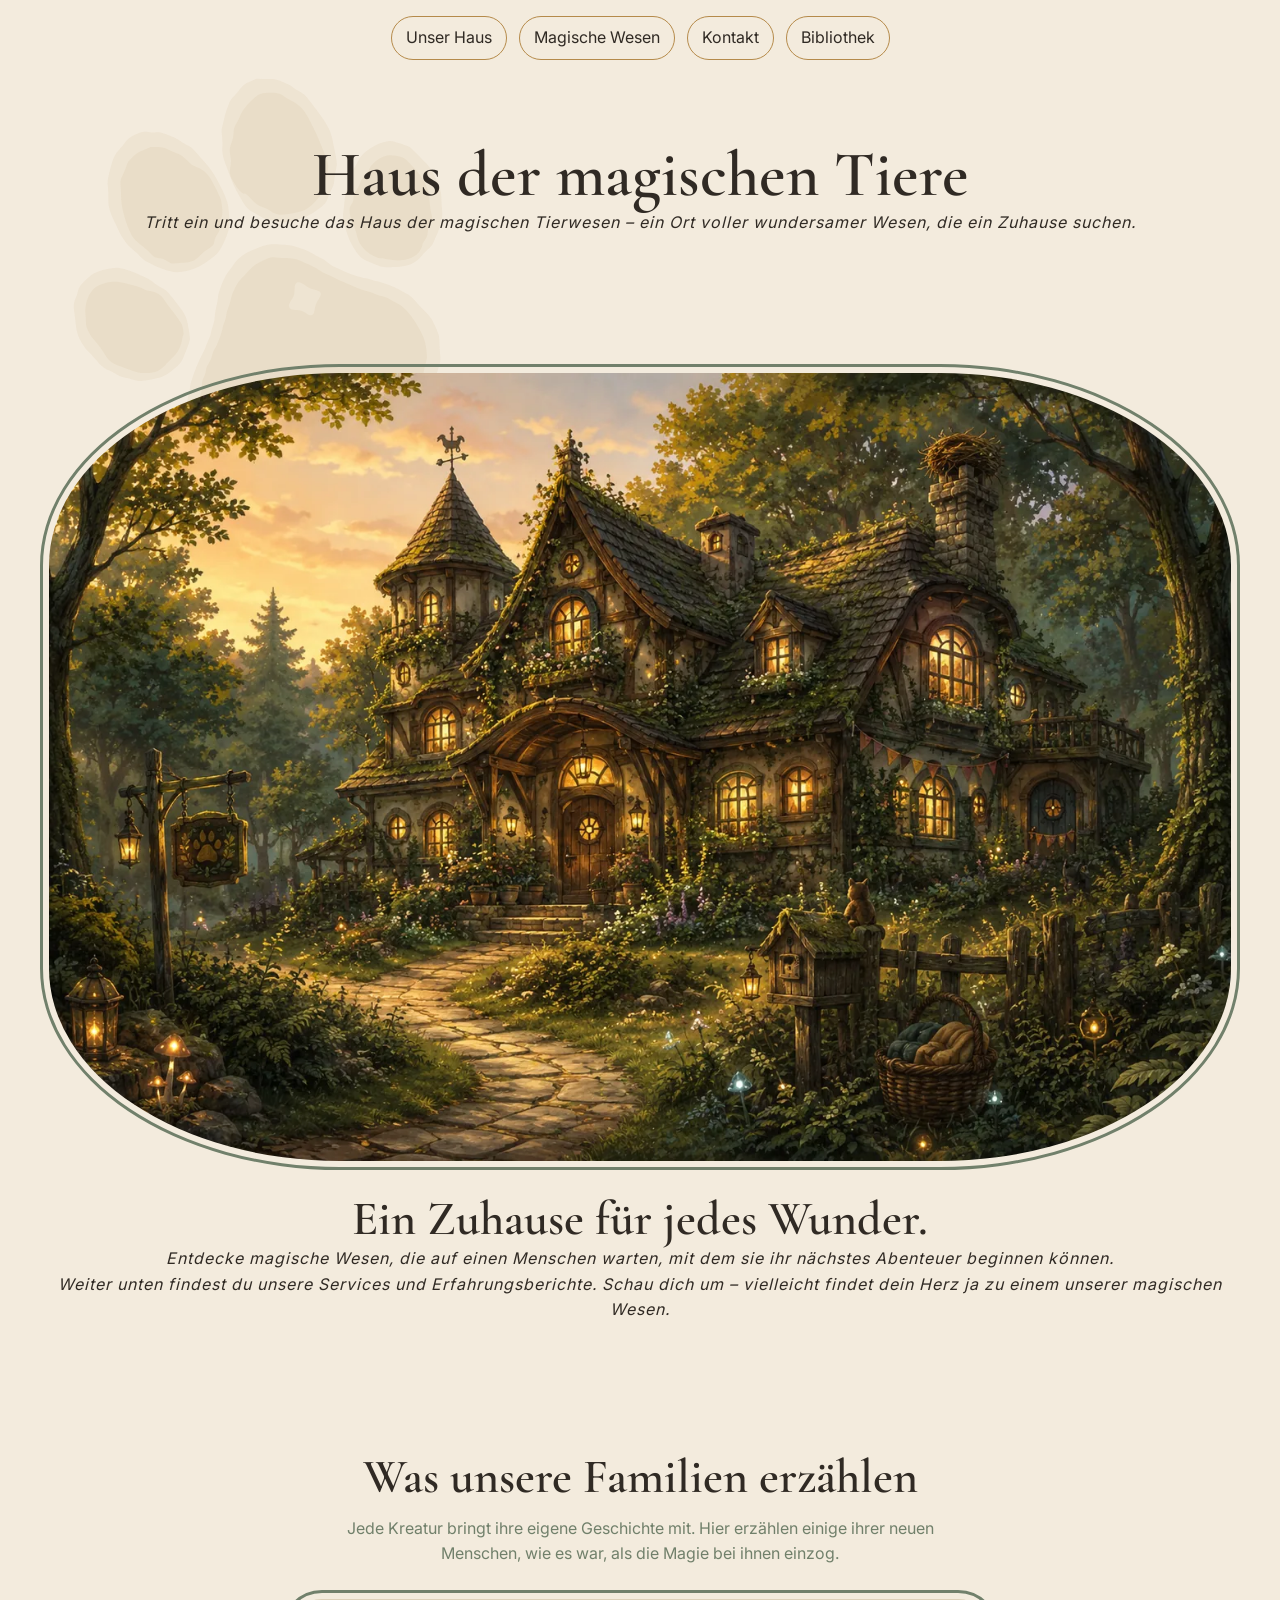
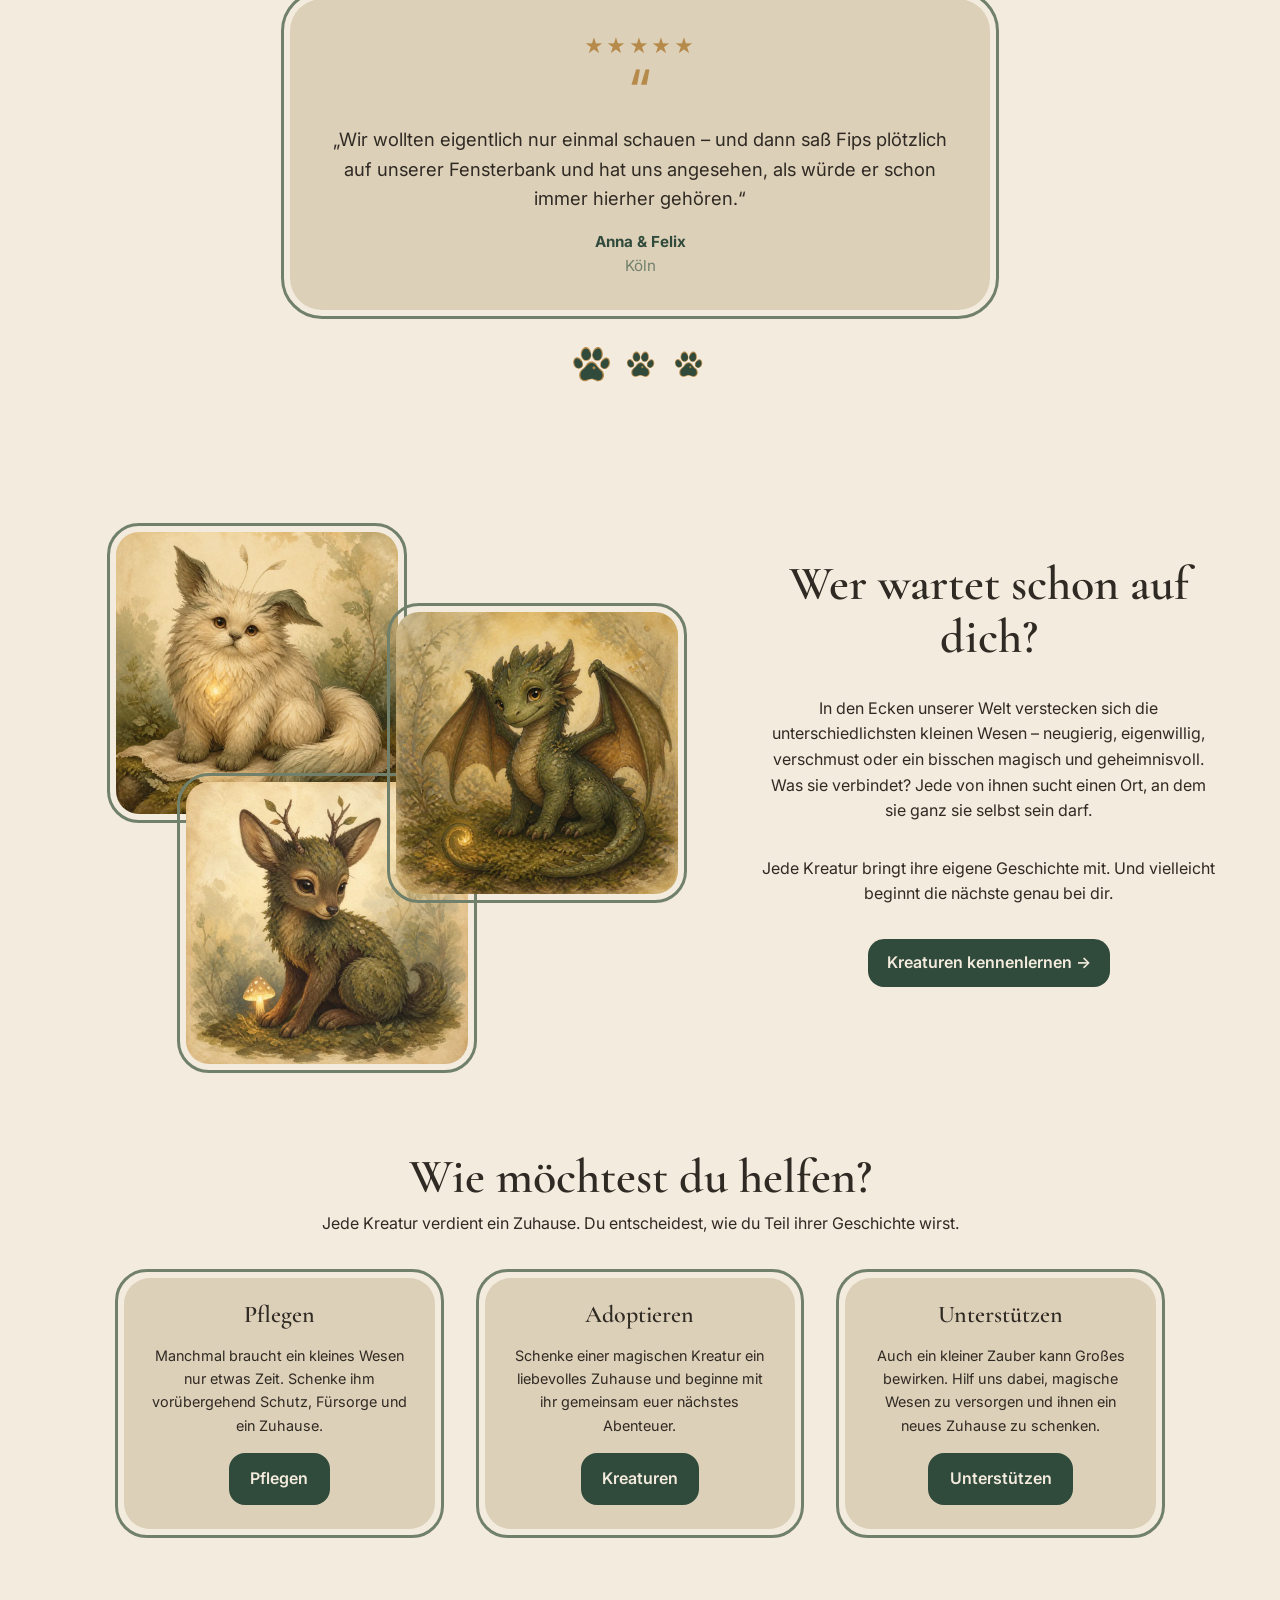
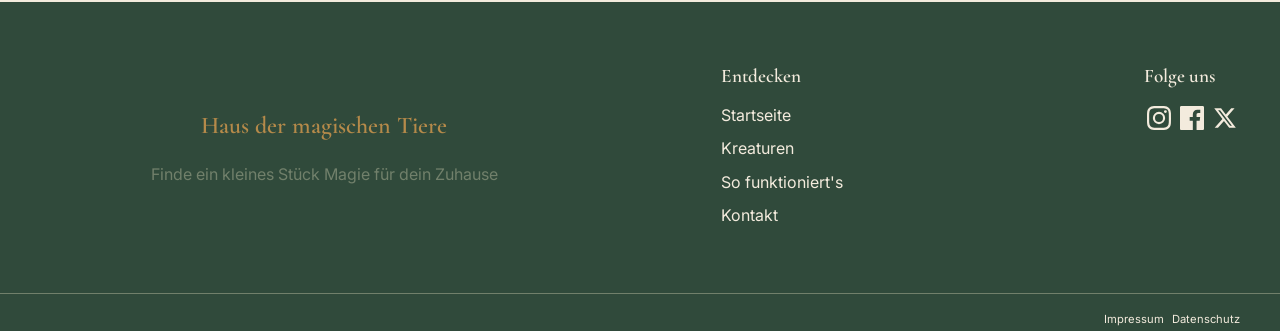
==== commit c12435ef: "letzte Änderungen" ====
--- a/index.html
+++ b/index.html
@@ -199,7 +199,7 @@
                   Manchmal braucht ein kleines Wesen nur etwas Zeit. Schenke ihm
                   vorübergehend Schutz, Fürsorge und ein Zuhause.
                 </p>
-                <a href="manuals.html">Mehr erfahren</a>
+                <a href="manuals.html">Pflegen</a>
               </article>
             </div>
             <div class="support__card--frame">
--- a/css/style.css
+++ b/css/style.css
@@ -290,6 +290,7 @@
   display: grid;
   grid-template-columns: 3fr 2fr;
   gap: var(--space-xl);
+  transform: translateX(-2%);
 }
 
 .creatures__gallery {
@@ -576,6 +577,7 @@
 @media (max-width: 1050px) {
   .creatures__container {
     grid-template-columns: 1fr;
+    transform: none;
   }
 }
 
@@ -607,9 +609,7 @@
   .oben-nav ul {
     flex-wrap: wrap;
   }
-}
-
-@media (max-width: 600px) {
+
   .section {
     padding-block: var(--space-lg);
   }
